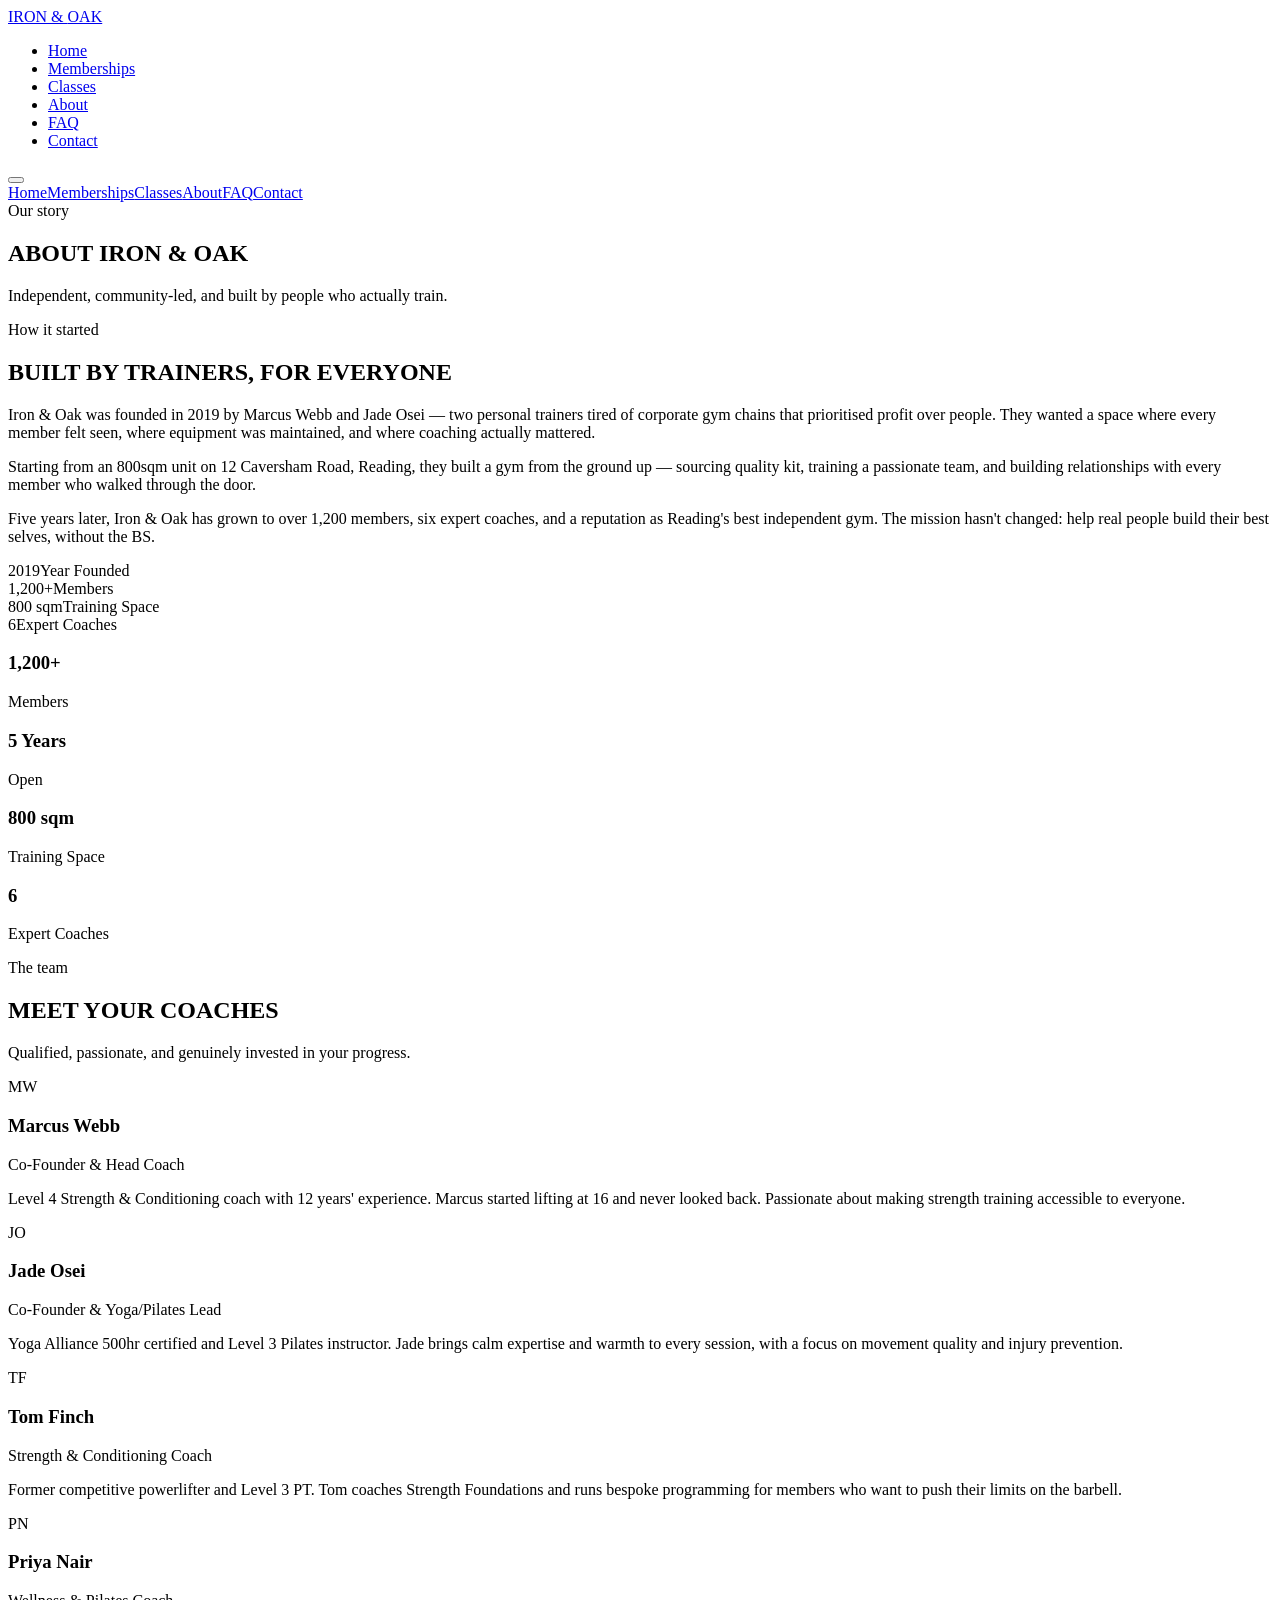
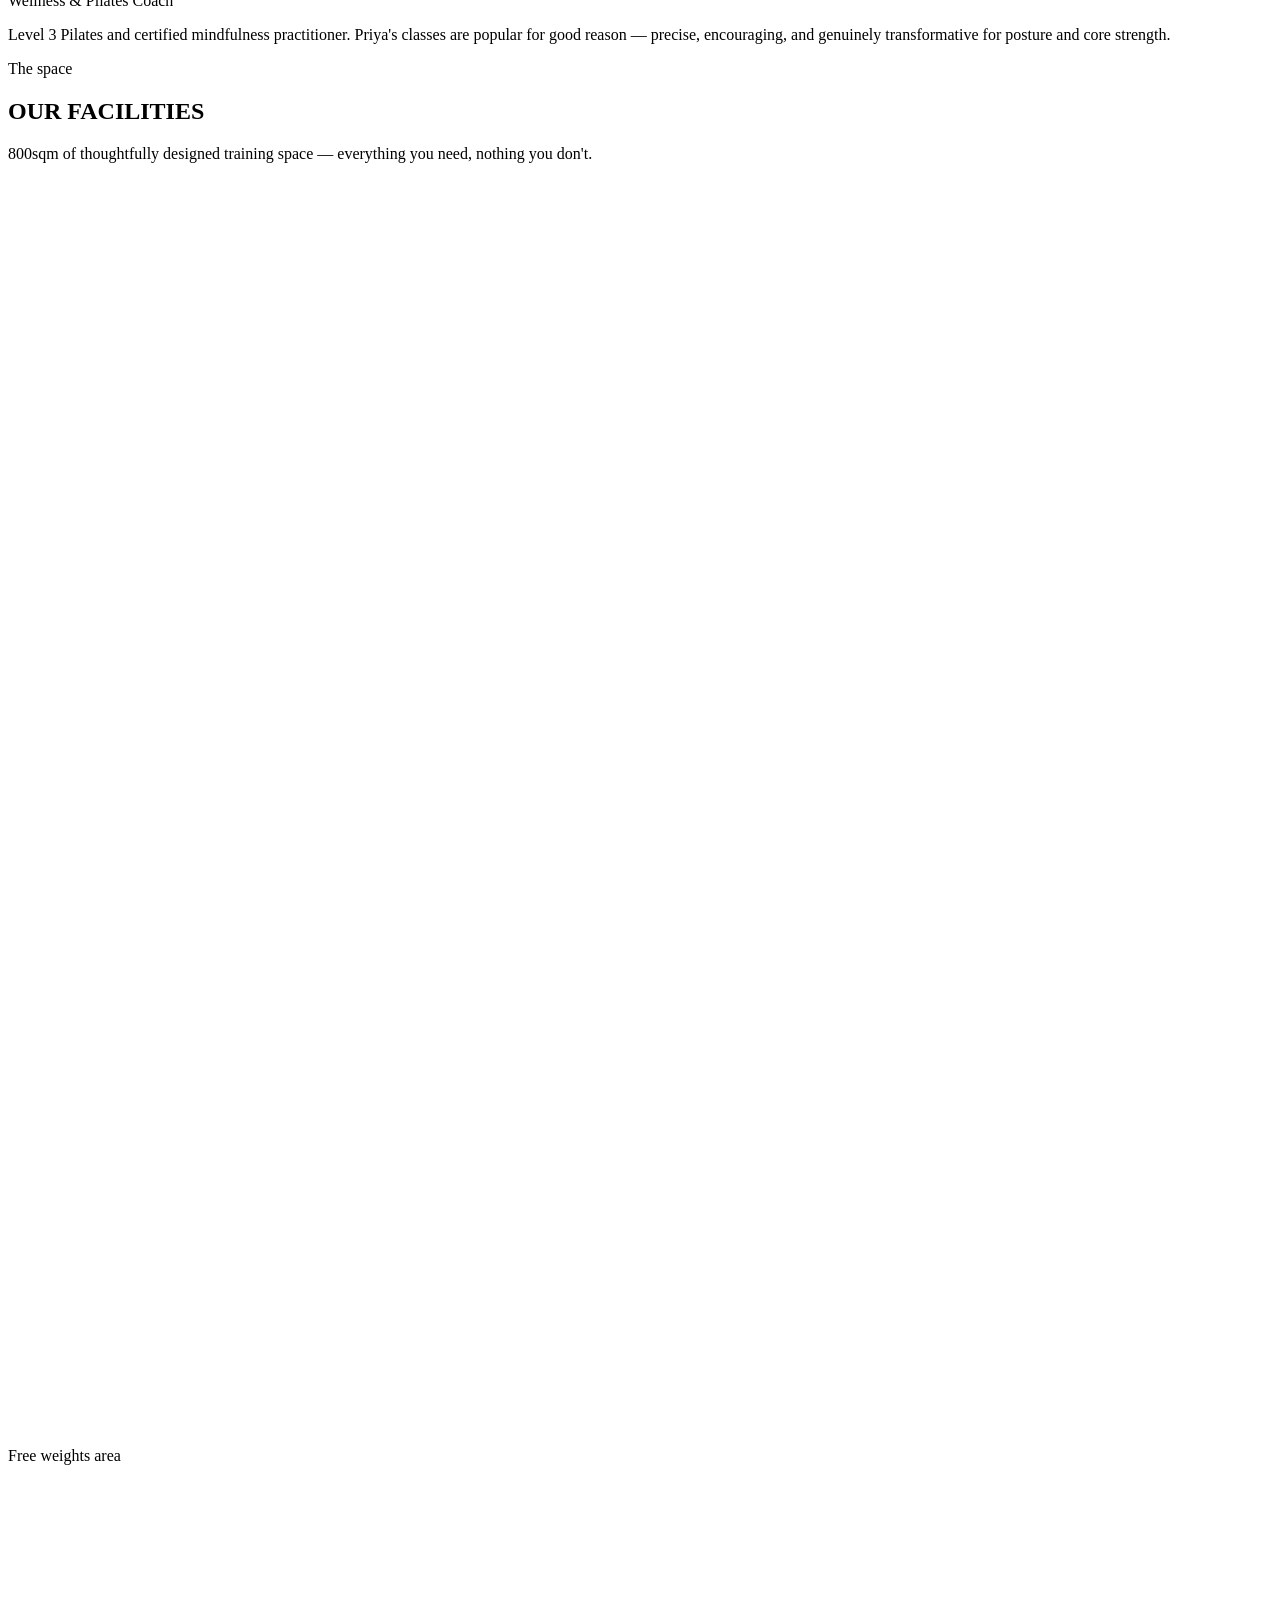
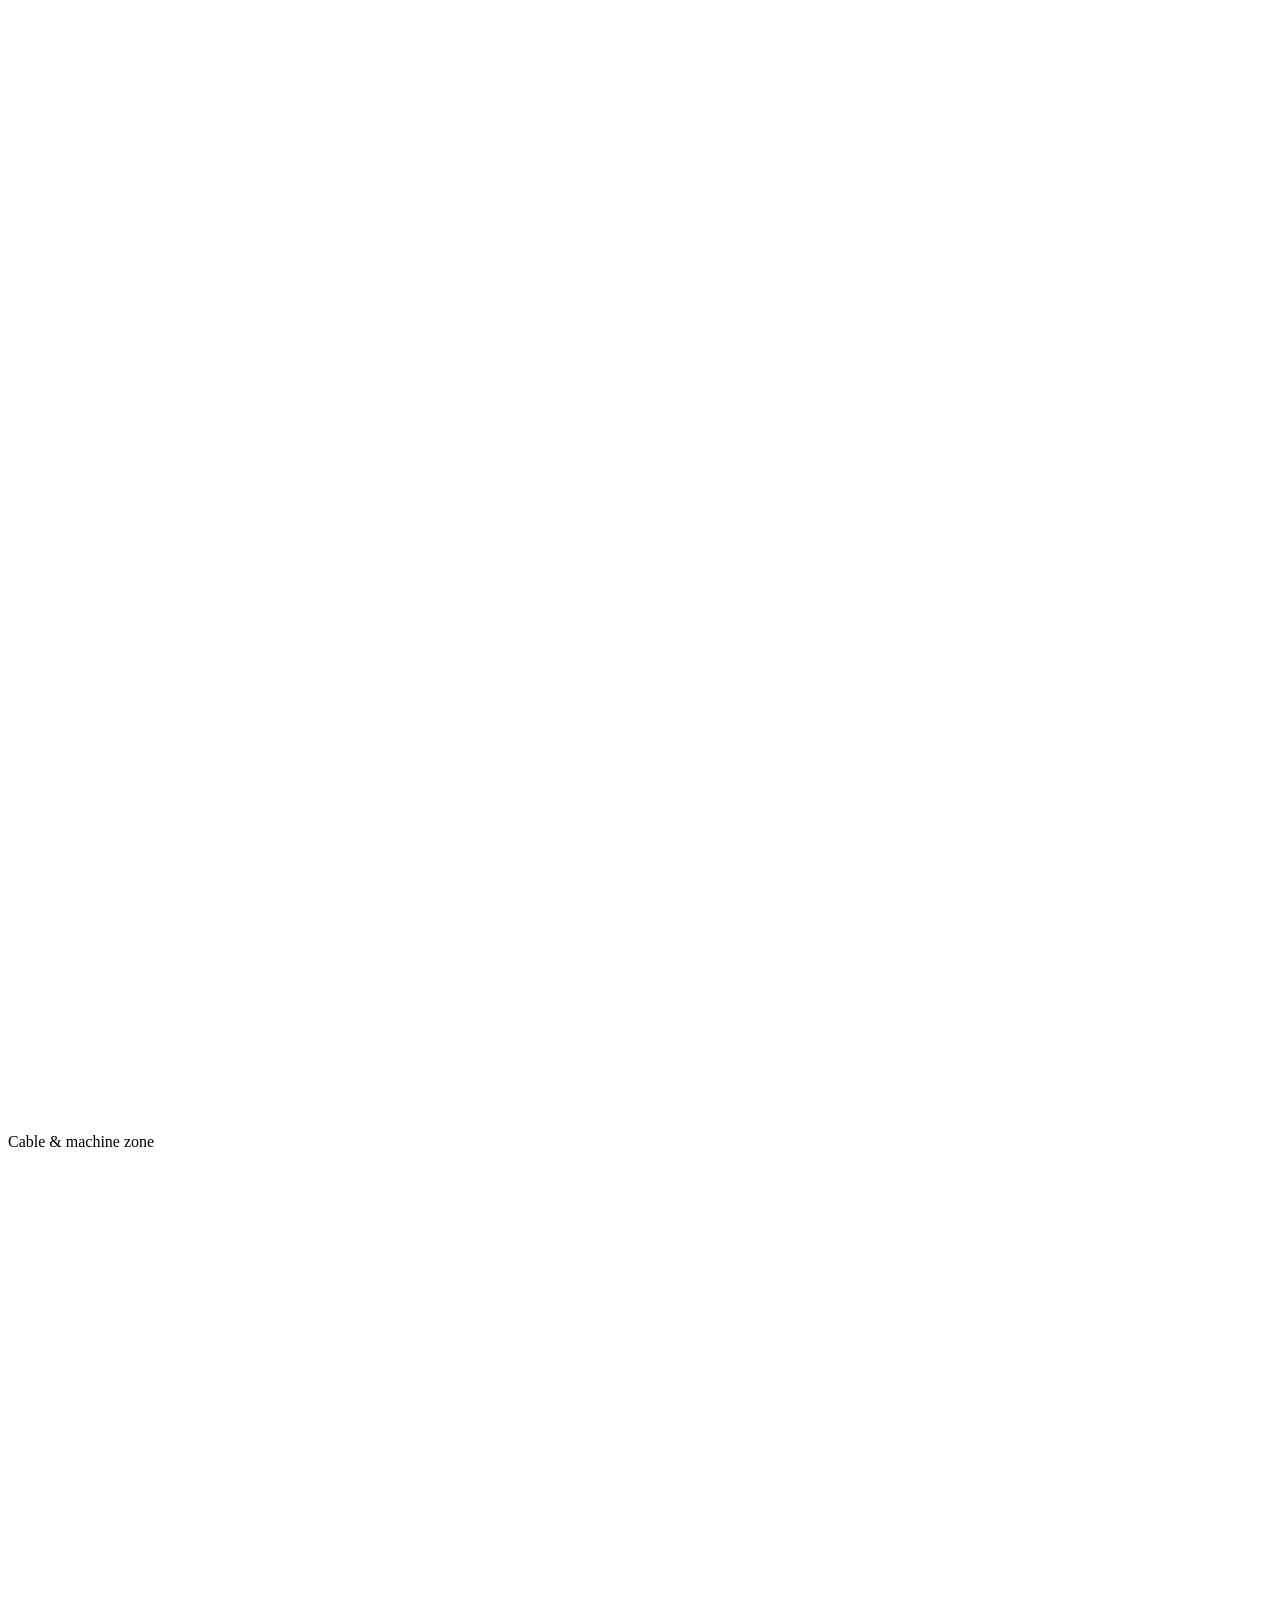
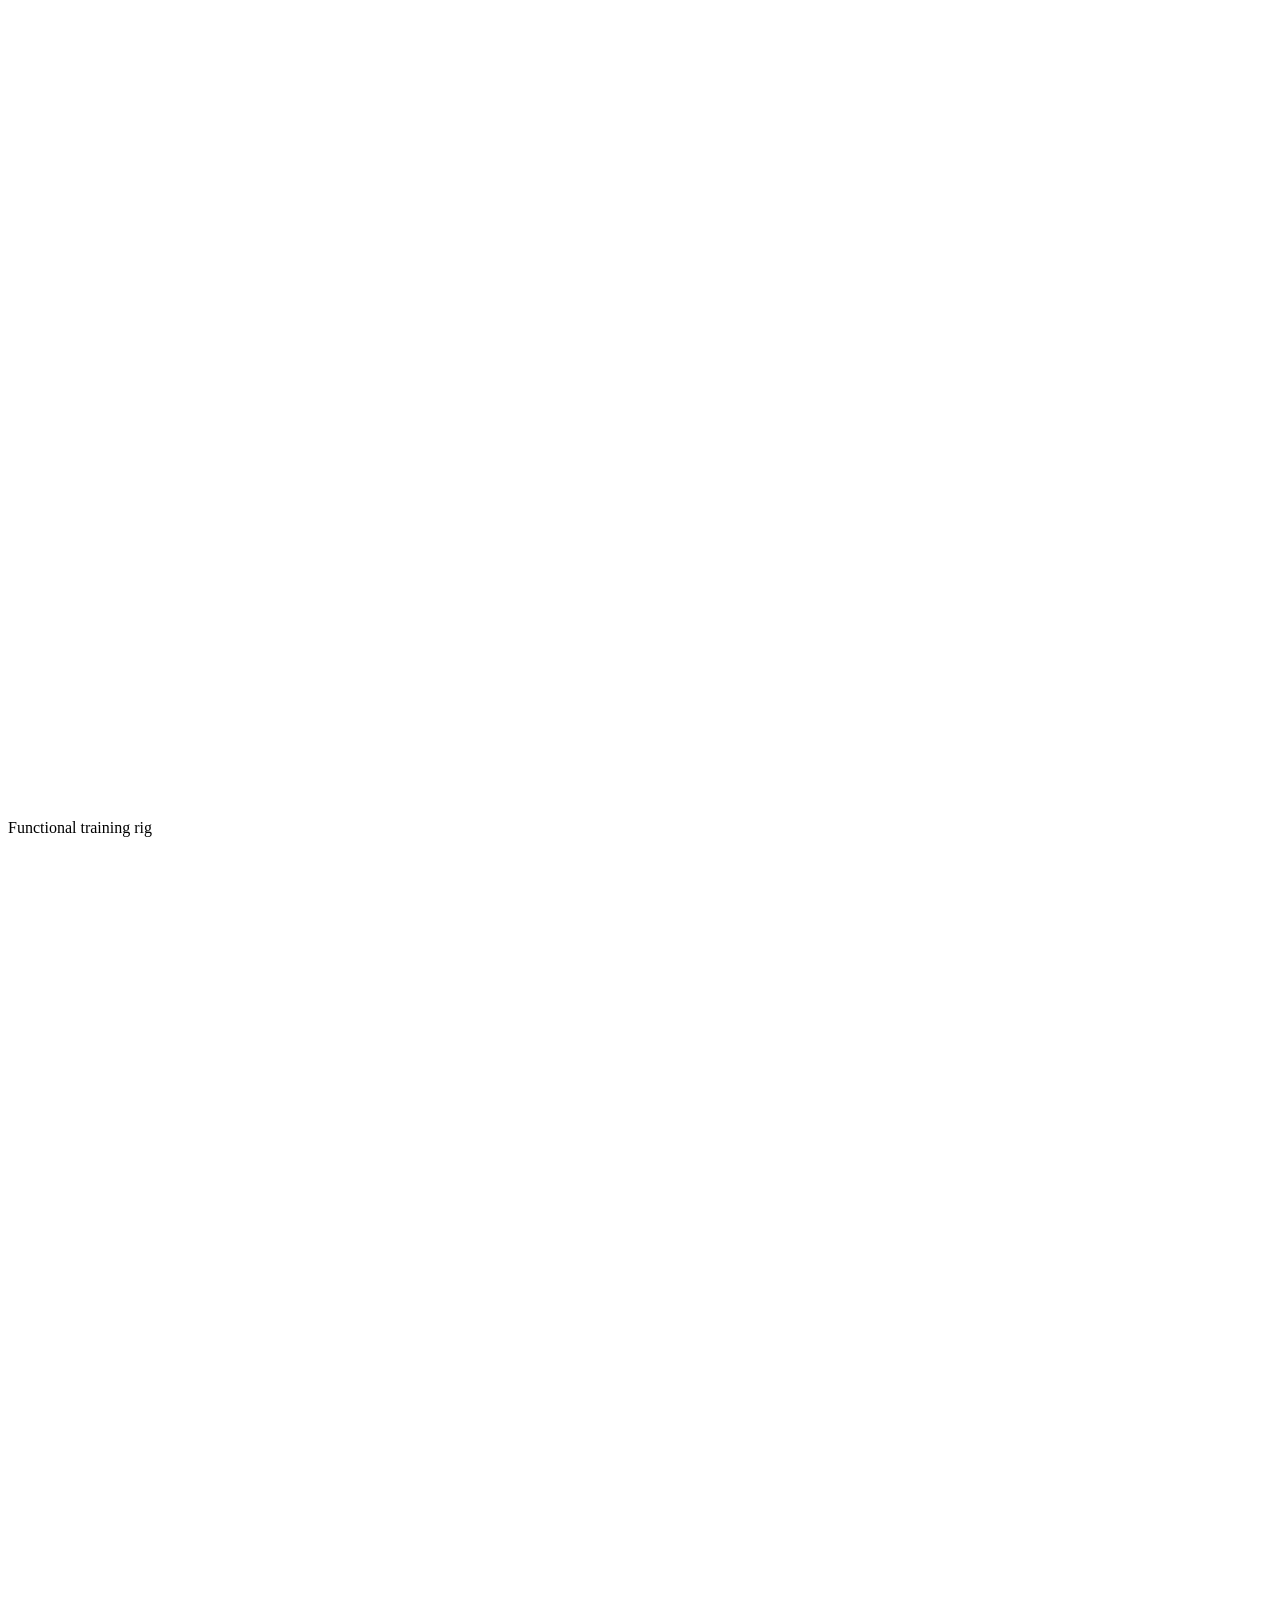
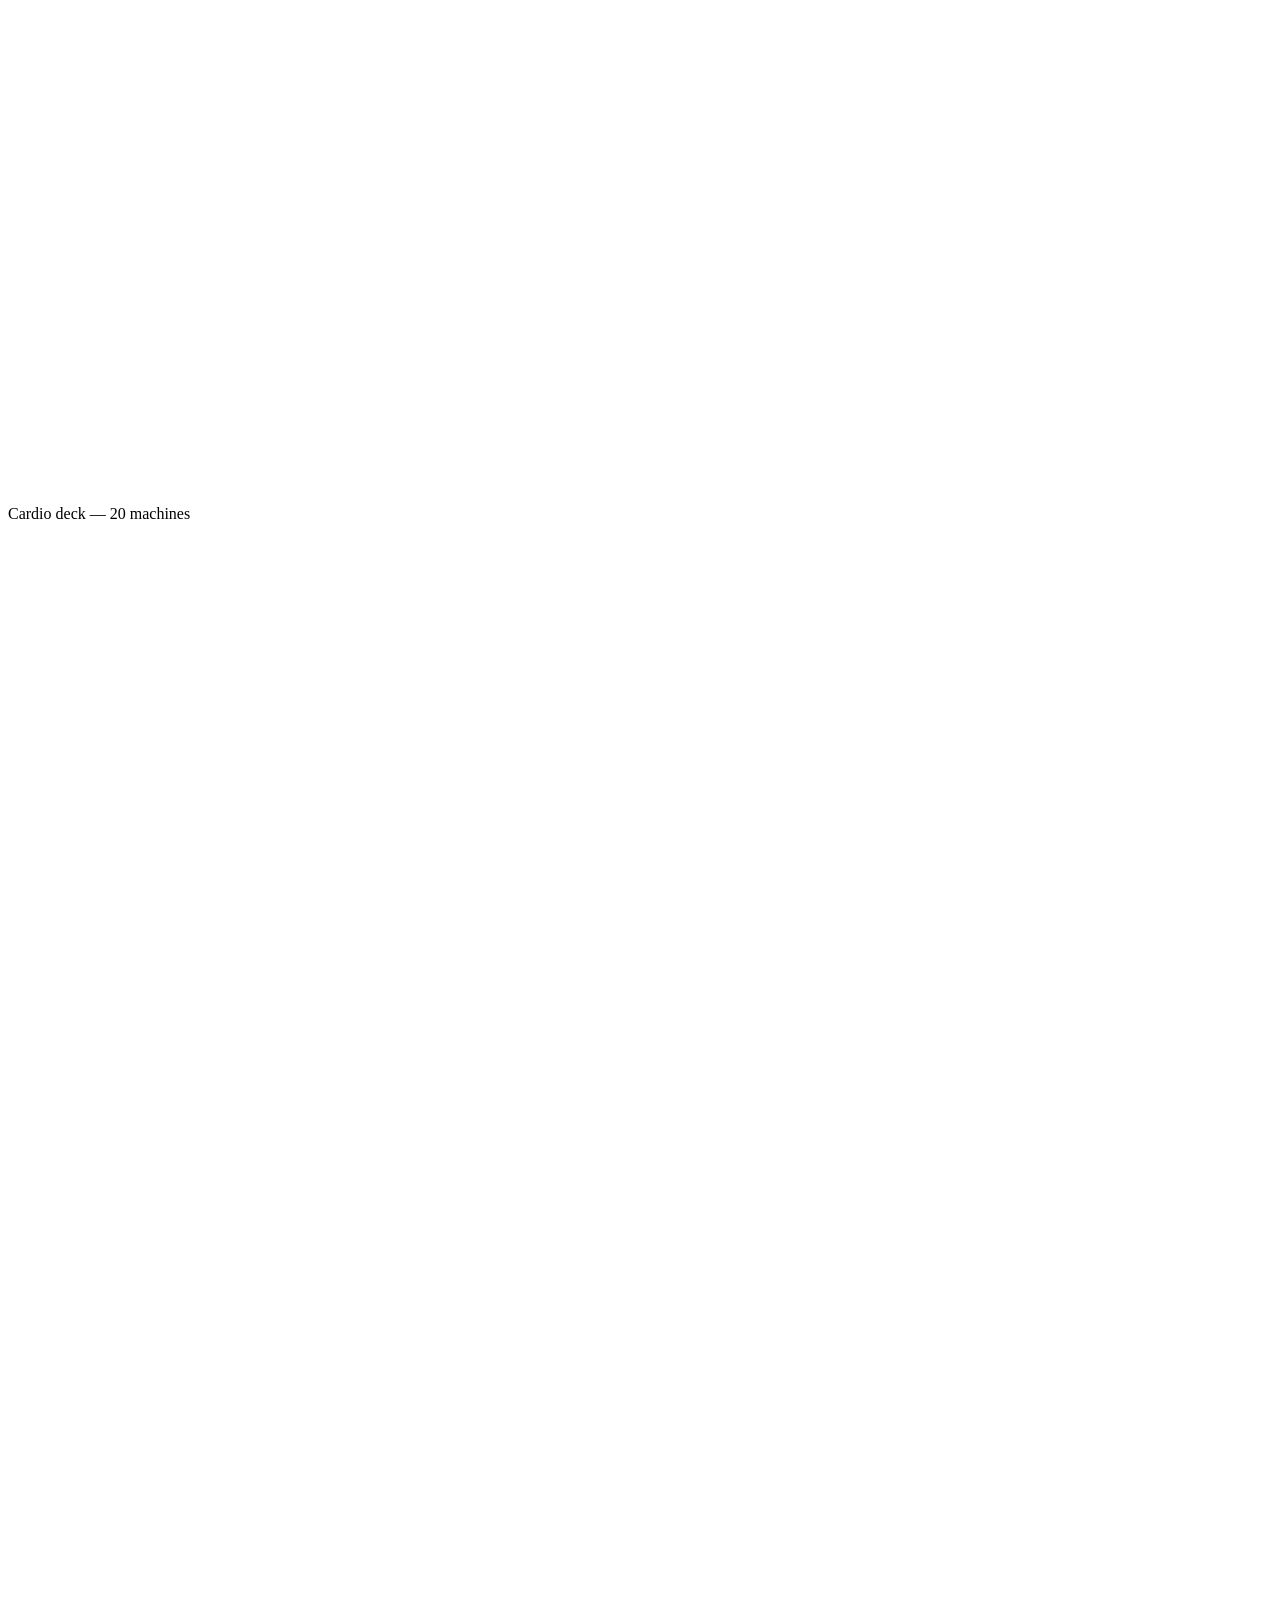
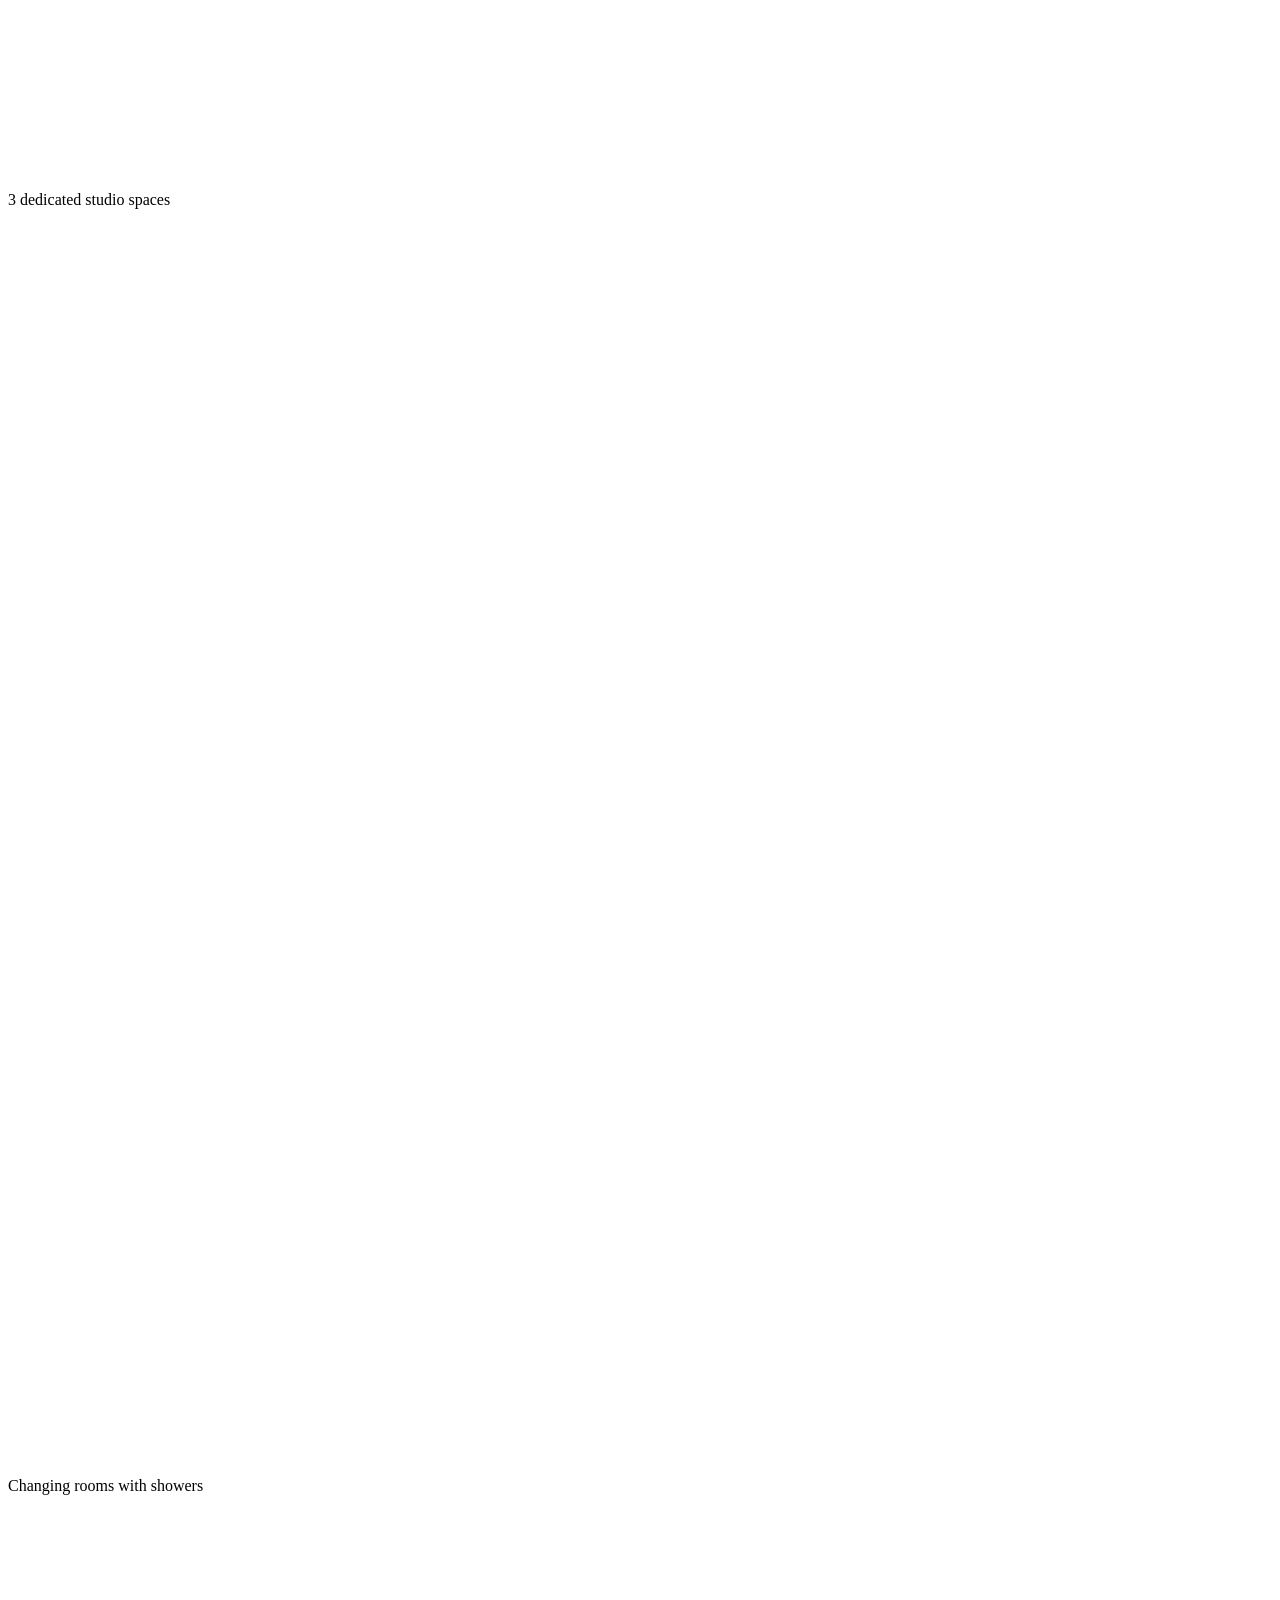
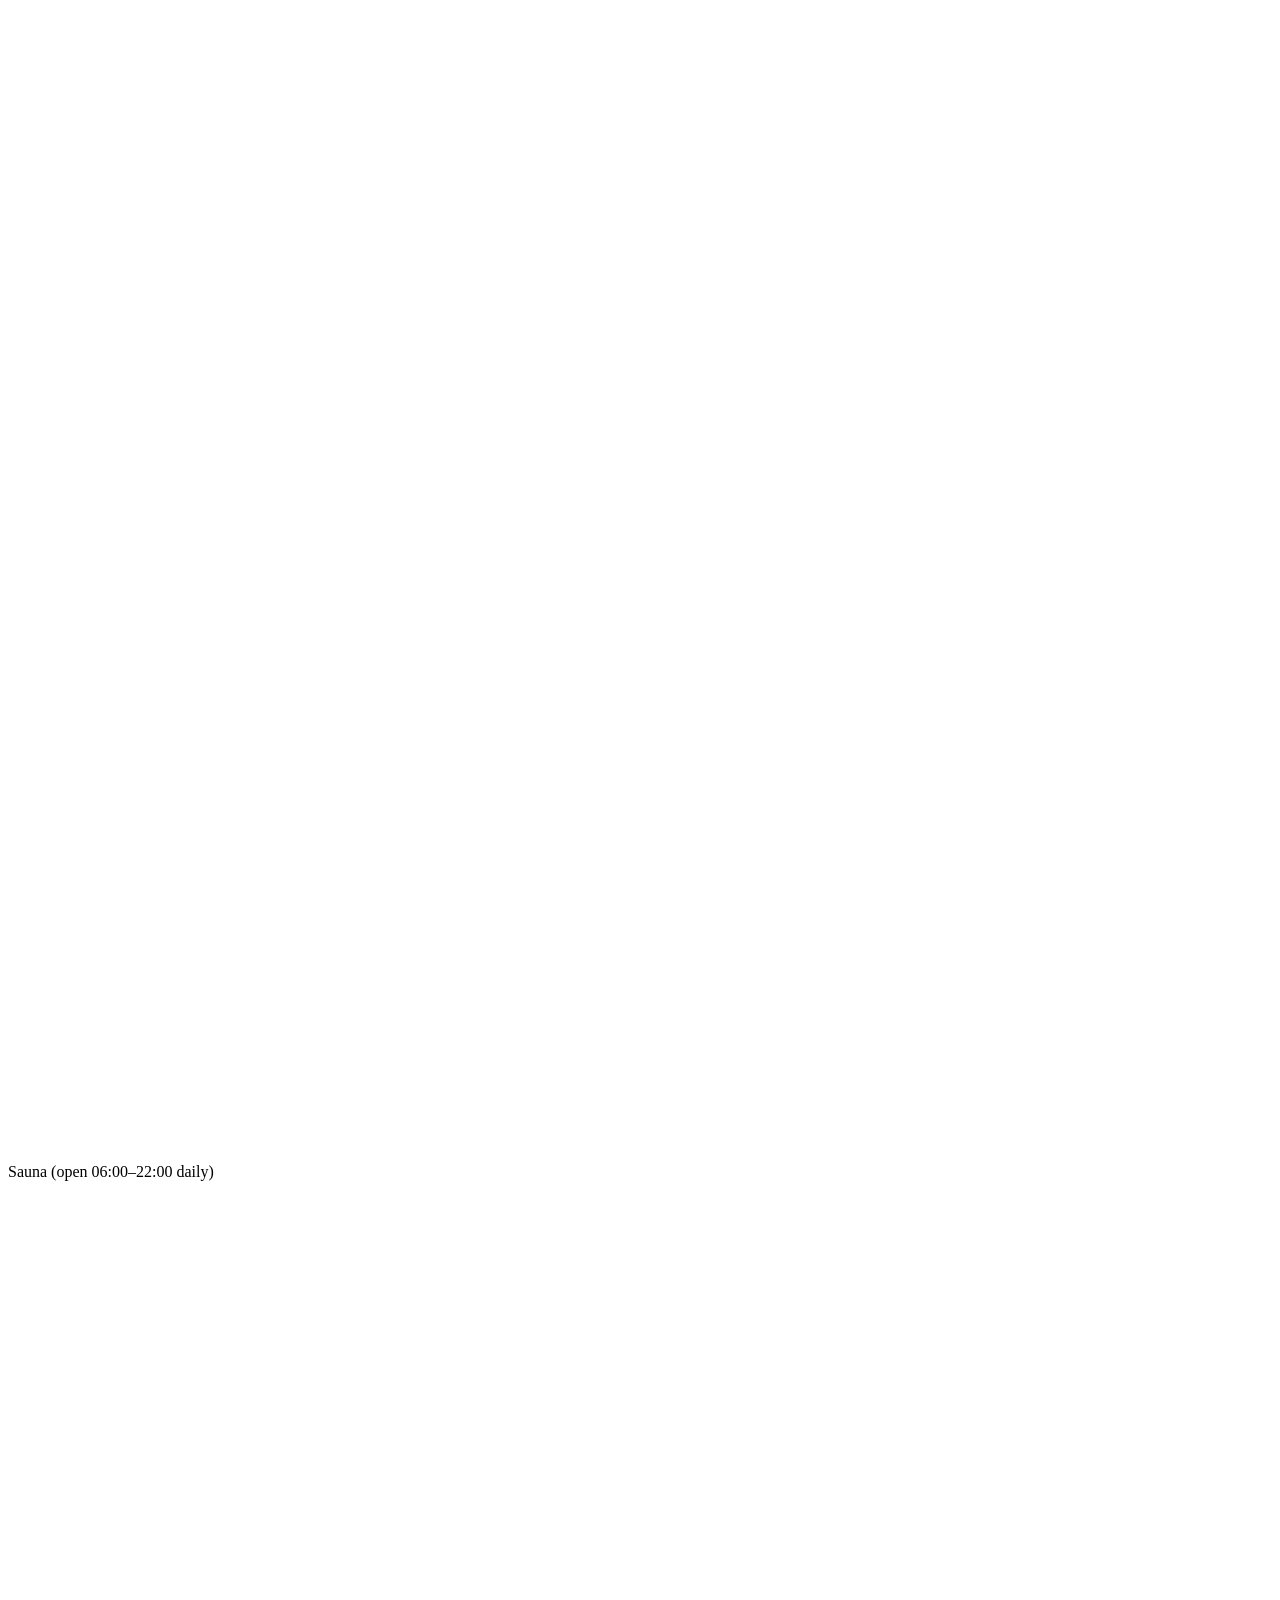
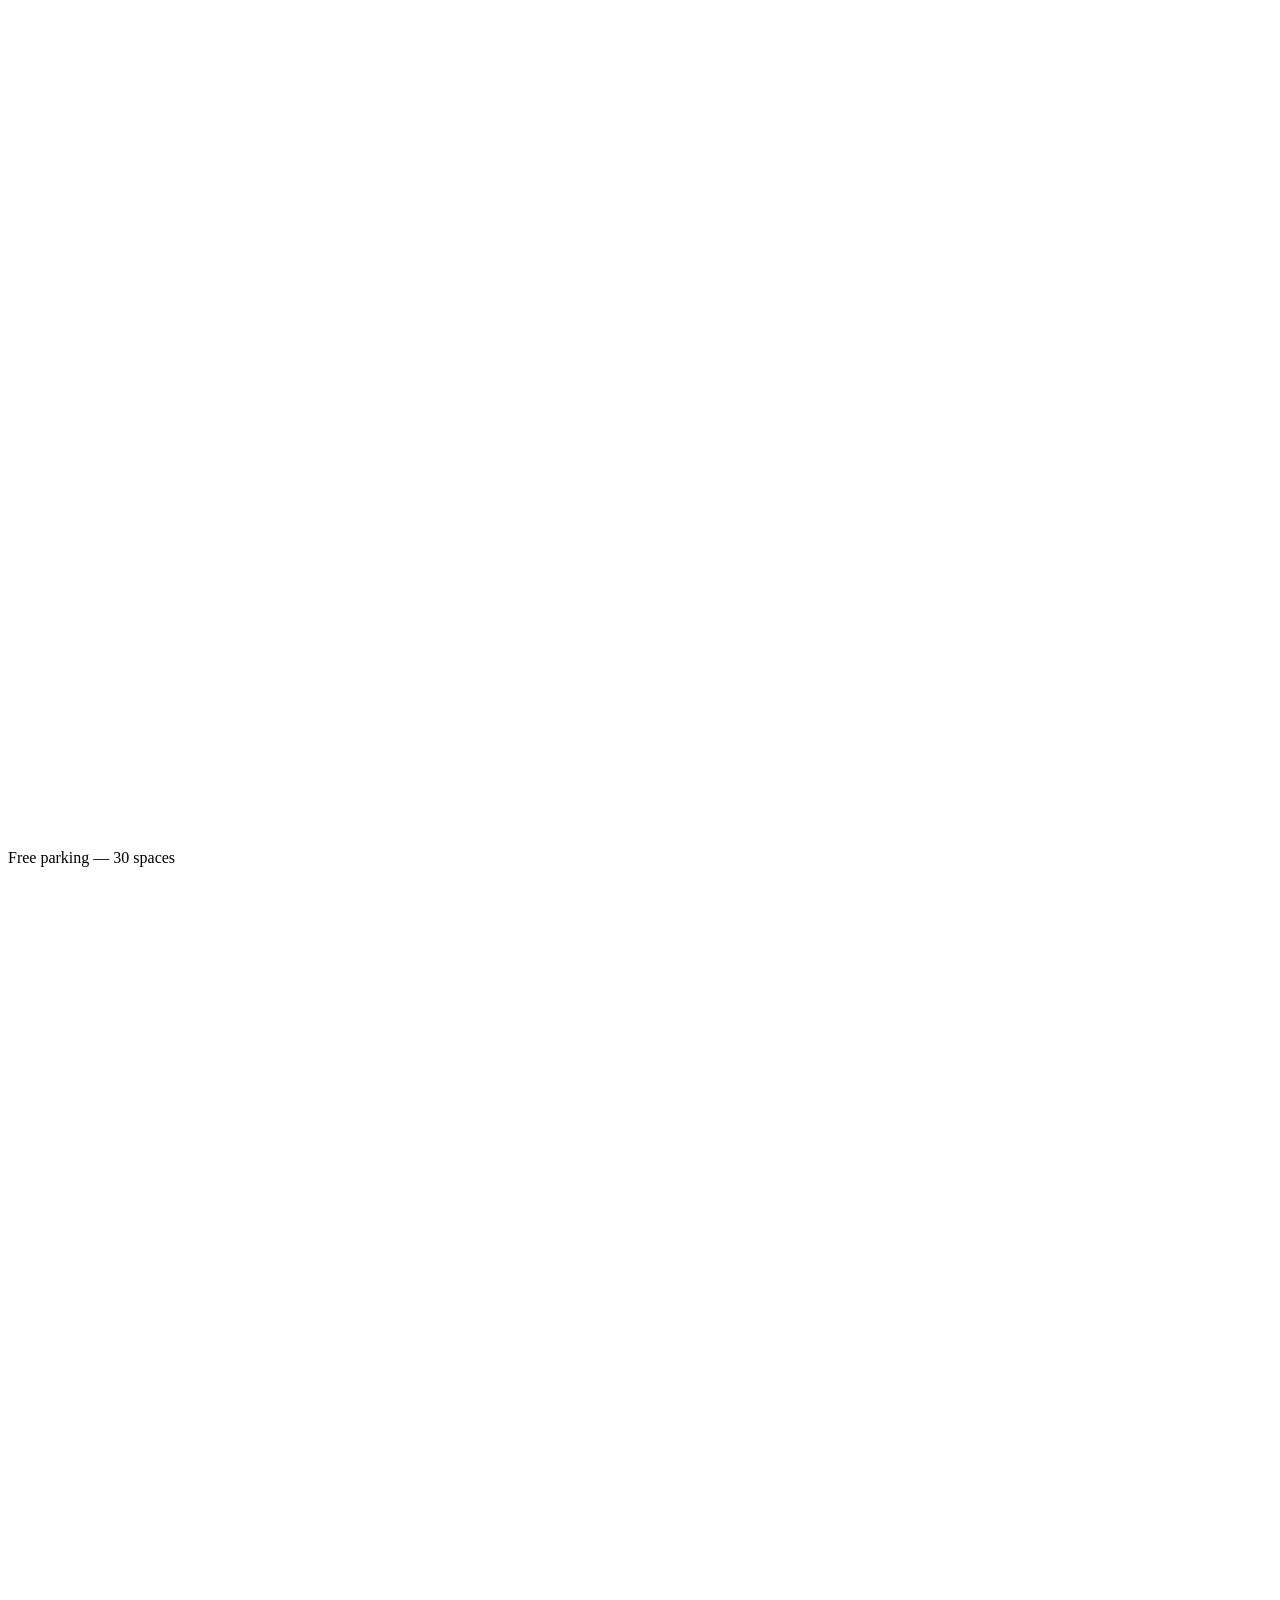
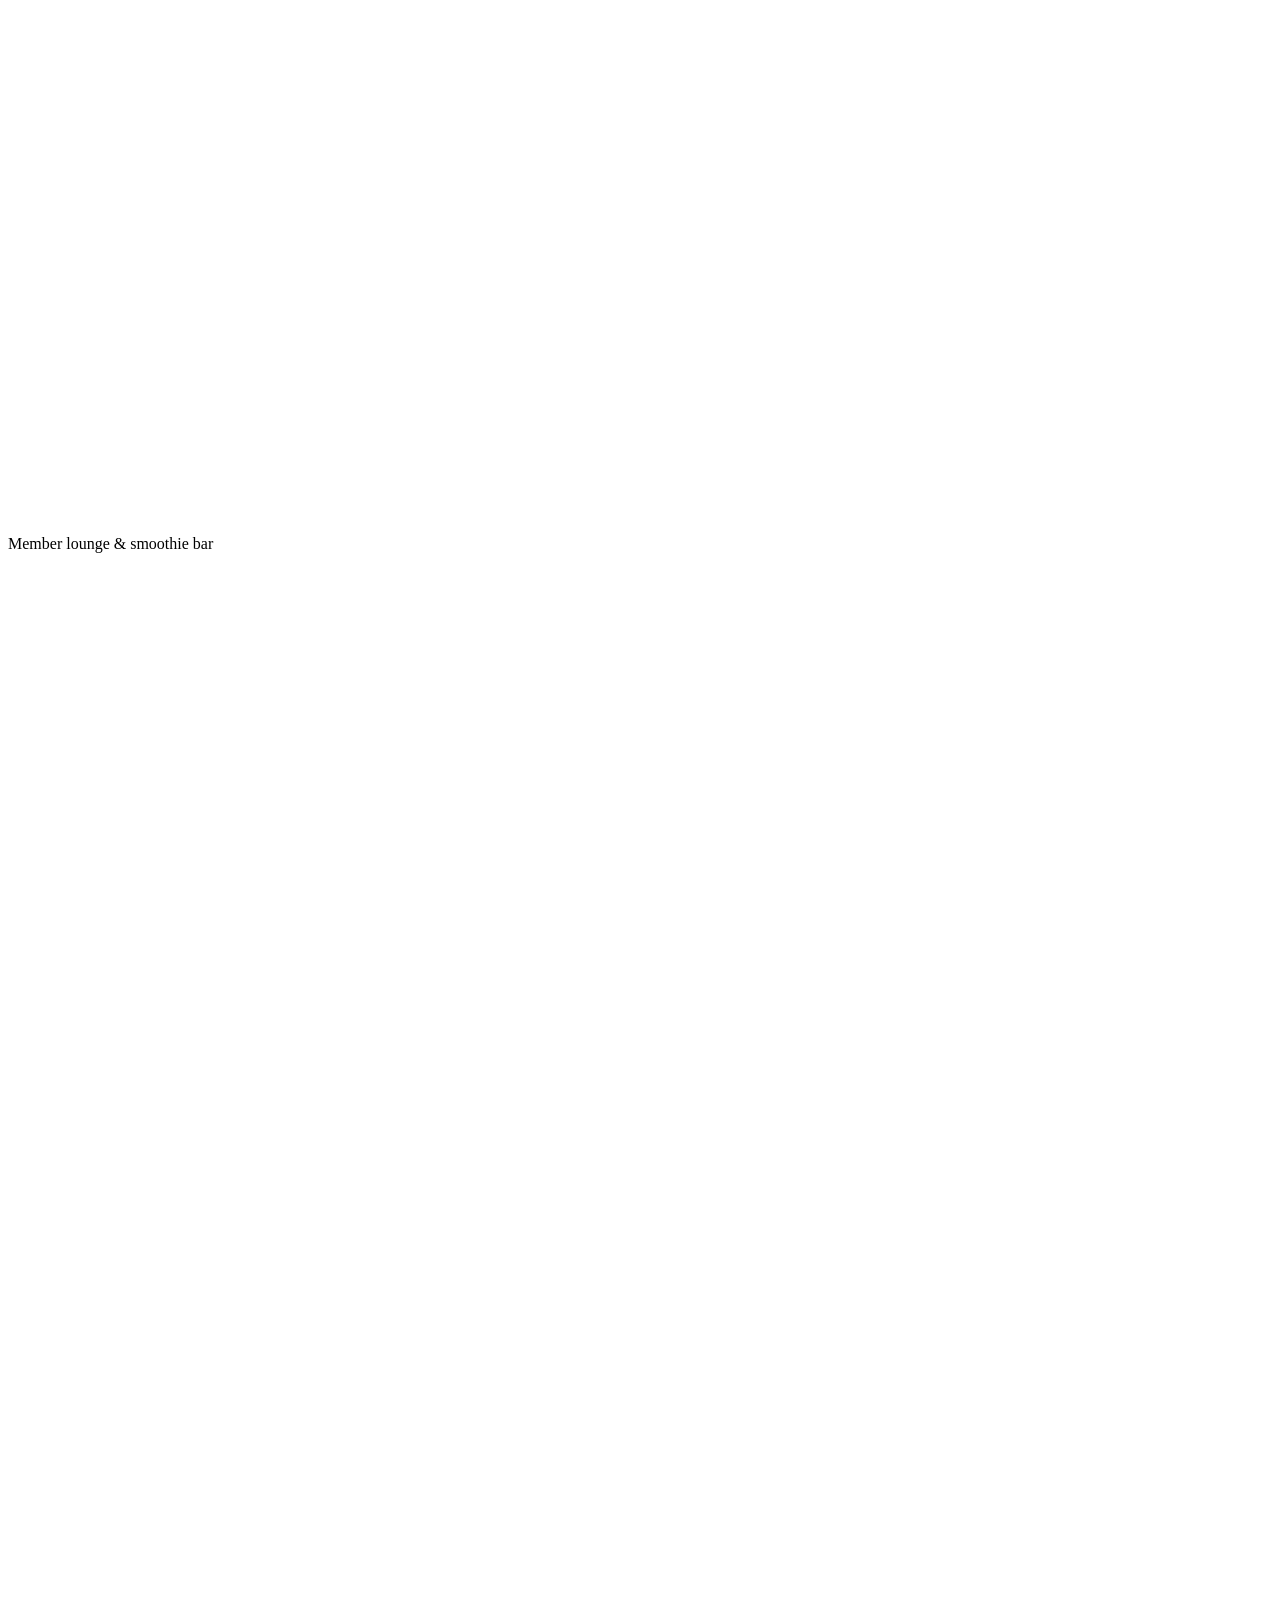
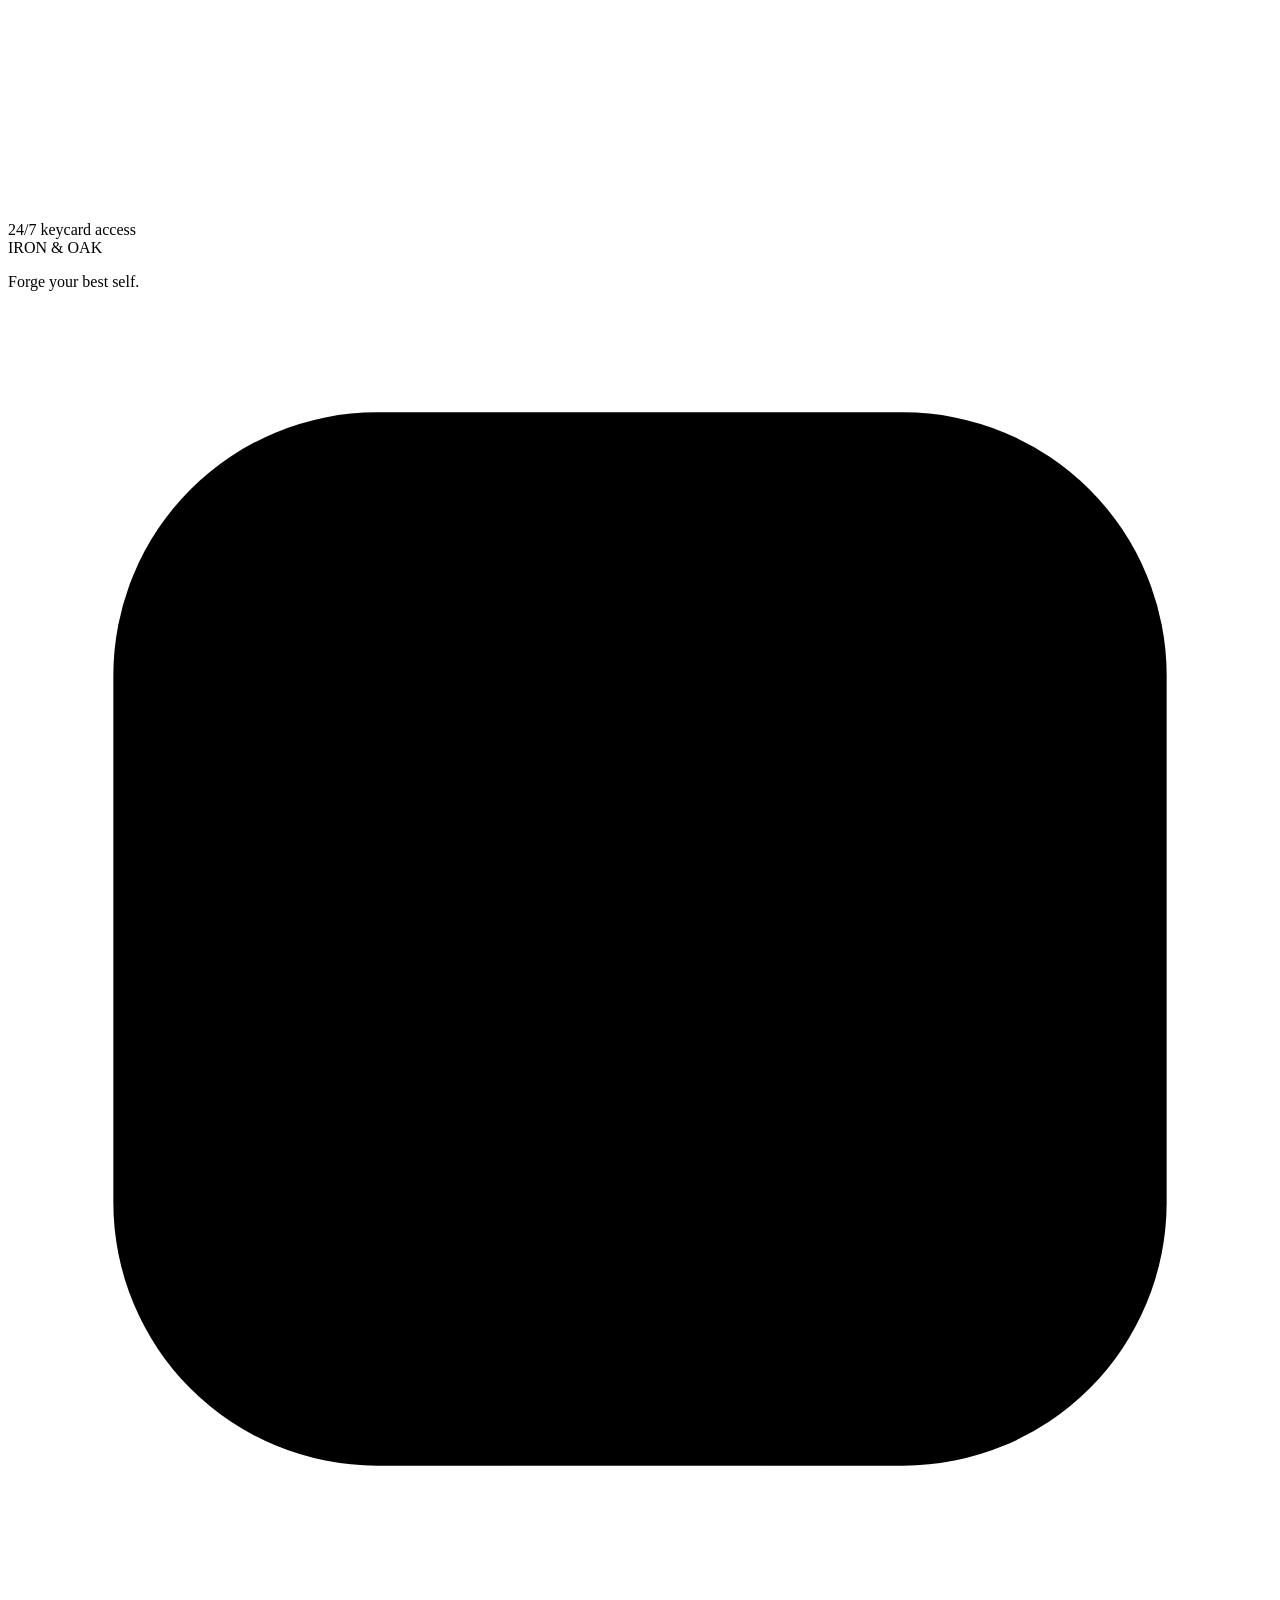
==== about.html @ e2b42da6 "Add remaining pages and stylesheet" ====
<!DOCTYPE html>
<html lang="en">
<head>
  <meta charset="UTF-8">
  <meta name="viewport" content="width=device-width, initial-scale=1.0">
  <title>About Us | Iron &amp; Oak Fitness Reading</title>
  <meta name="description" content="Independent, community-led gym in the heart of Reading. Meet the team behind Iron &amp; Oak Fitness.">
  <link rel="icon" type="image/svg+xml" href="favicon.svg">
  <link rel="stylesheet" href="css/style.css">
</head>
<body>
<nav class="nav" role="navigation" aria-label="Main navigation">
  <div class="nav-inner">
    <a href="index.html" class="nav-logo">IRON &amp; <span>OAK</span></a>
    <ul class="nav-links" role="list">
      <li><a href="index.html">Home</a></li>
      <li><a href="memberships.html">Memberships</a></li>
      <li><a href="classes.html">Classes</a></li>
      <li><a href="about.html">About</a></li>
      <li><a href="faq.html">FAQ</a></li>
      <li><a href="contact.html" class="btn btn-primary btn-sm nav-cta">Contact</a></li>
    </ul>
    <button class="hamburger" aria-label="Toggle menu" aria-expanded="false"><span></span><span></span><span></span></button>
  </div>
</nav>
<nav class="mobile-menu" aria-label="Mobile navigation">
  <a href="index.html">Home</a><a href="memberships.html">Memberships</a><a href="classes.html">Classes</a><a href="about.html">About</a><a href="faq.html">FAQ</a><a href="contact.html">Contact</a>
</nav>
<section class="page-hero">
  <div class="container page-hero-content">
    <span class="section-label">Our story</span>
    <h1>ABOUT IRON &amp; OAK</h1>
    <p>Independent, community-led, and built by people who actually train.</p>
  </div>
</section>
<section class="section section--dark">
  <div class="container">
    <div class="story-layout">
      <div class="story-text">
        <span class="section-label">How it started</span>
        <h2>BUILT BY TRAINERS, FOR EVERYONE</h2>
        <p>Iron &amp; Oak was founded in 2019 by Marcus Webb and Jade Osei — two personal trainers tired of corporate gym chains that prioritised profit over people. They wanted a space where every member felt seen, where equipment was maintained, and where coaching actually mattered.</p>
        <p>Starting from an 800sqm unit on 12 Caversham Road, Reading, they built a gym from the ground up — sourcing quality kit, training a passionate team, and building relationships with every member who walked through the door.</p>
        <p>Five years later, Iron &amp; Oak has grown to over 1,200 members, six expert coaches, and a reputation as Reading's best independent gym. The mission hasn't changed: help real people build their best selves, without the BS.</p>
      </div>
      <div class="story-visual">
        <div class="story-fact"><span class="num">2019</span><span class="label">Year Founded</span></div>
        <div class="story-fact"><span class="num">1,200+</span><span class="label">Members</span></div>
        <div class="story-fact"><span class="num">800 sqm</span><span class="label">Training Space</span></div>
        <div class="story-fact"><span class="num">6</span><span class="label">Expert Coaches</span></div>
      </div>
    </div>
  </div>
</section>
<section class="stats-bar">
  <div class="container">
    <div class="stats-grid">
      <div class="stat-item"><h3>1,200+</h3><p>Members</p></div>
      <div class="stat-item"><h3>5 Years</h3><p>Open</p></div>
      <div class="stat-item"><h3>800 sqm</h3><p>Training Space</p></div>
      <div class="stat-item"><h3>6</h3><p>Expert Coaches</p></div>
    </div>
  </div>
</section>
<section class="section section--surface">
  <div class="container">
    <div class="section-header">
      <span class="section-label">The team</span>
      <h2>MEET YOUR COACHES</h2>
      <p>Qualified, passionate, and genuinely invested in your progress.</p>
    </div>
    <div class="team-grid">
      <div class="team-card">
        <div class="team-avatar">MW</div>
        <h3>Marcus Webb</h3>
        <div class="team-title">Co-Founder &amp; Head Coach</div>
        <p class="team-bio">Level 4 Strength &amp; Conditioning coach with 12 years' experience. Marcus started lifting at 16 and never looked back. Passionate about making strength training accessible to everyone.</p>
      </div>
      <div class="team-card">
        <div class="team-avatar">JO</div>
        <h3>Jade Osei</h3>
        <div class="team-title">Co-Founder &amp; Yoga/Pilates Lead</div>
        <p class="team-bio">Yoga Alliance 500hr certified and Level 3 Pilates instructor. Jade brings calm expertise and warmth to every session, with a focus on movement quality and injury prevention.</p>
      </div>
      <div class="team-card">
        <div class="team-avatar">TF</div>
        <h3>Tom Finch</h3>
        <div class="team-title">Strength &amp; Conditioning Coach</div>
        <p class="team-bio">Former competitive powerlifter and Level 3 PT. Tom coaches Strength Foundations and runs bespoke programming for members who want to push their limits on the barbell.</p>
      </div>
      <div class="team-card">
        <div class="team-avatar">PN</div>
        <h3>Priya Nair</h3>
        <div class="team-title">Wellness &amp; Pilates Coach</div>
        <p class="team-bio">Level 3 Pilates and certified mindfulness practitioner. Priya's classes are popular for good reason — precise, encouraging, and genuinely transformative for posture and core strength.</p>
      </div>
    </div>
  </div>
</section>
<section class="section section--dark">
  <div class="container">
    <div class="section-header">
      <span class="section-label">The space</span>
      <h2>OUR FACILITIES</h2>
      <p>800sqm of thoughtfully designed training space — everything you need, nothing you don't.</p>
    </div>
    <div class="facilities-grid">
      <div class="facility-item"><svg viewBox="0 0 24 24" fill="none" stroke-width="2" stroke-linecap="round" stroke-linejoin="round"><path d="M6 4v6a6 6 0 006 6 6 6 0 006-6V4"/><line x1="4" y1="20" x2="20" y2="20"/></svg><span>Free weights area</span></div>
      <div class="facility-item"><svg viewBox="0 0 24 24" fill="none" stroke-width="2" stroke-linecap="round" stroke-linejoin="round"><polyline points="22 12 18 12 15 21 9 3 6 12 2 12"/></svg><span>Cable &amp; machine zone</span></div>
      <div class="facility-item"><svg viewBox="0 0 24 24" fill="none" stroke-width="2" stroke-linecap="round" stroke-linejoin="round"><polygon points="13 2 3 14 12 14 11 22 21 10 12 10 13 2"/></svg><span>Functional training rig</span></div>
      <div class="facility-item"><svg viewBox="0 0 24 24" fill="none" stroke-width="2" stroke-linecap="round" stroke-linejoin="round"><polygon points="13 2 3 14 12 14 11 22 21 10 12 10 13 2"/></svg><span>Cardio deck — 20 machines</span></div>
      <div class="facility-item"><svg viewBox="0 0 24 24" fill="none" stroke-width="2" stroke-linecap="round" stroke-linejoin="round"><rect x="2" y="3" width="20" height="14" rx="2" ry="2"/><line x1="8" y1="21" x2="16" y2="21"/><line x1="12" y1="17" x2="12" y2="21"/></svg><span>3 dedicated studio spaces</span></div>
      <div class="facility-item"><svg viewBox="0 0 24 24" fill="none" stroke-width="2" stroke-linecap="round" stroke-linejoin="round"><path d="M20 7H4a2 2 0 00-2 2v6a2 2 0 002 2h16a2 2 0 002-2V9a2 2 0 00-2-2z"/><path d="M9 7V5a2 2 0 012-2h2a2 2 0 012 2v2"/></svg><span>Changing rooms with showers</span></div>
      <div class="facility-item"><svg viewBox="0 0 24 24" fill="none" stroke-width="2" stroke-linecap="round" stroke-linejoin="round"><path d="M18 8h1a4 4 0 010 8h-1"/><path d="M2 8h16v9a4 4 0 01-4 4H6a4 4 0 01-4-4V8z"/><line x1="6" y1="1" x2="6" y2="4"/><line x1="10" y1="1" x2="10" y2="4"/><line x1="14" y1="1" x2="14" y2="4"/></svg><span>Sauna (open 06:00–22:00 daily)</span></div>
      <div class="facility-item"><svg viewBox="0 0 24 24" fill="none" stroke-width="2" stroke-linecap="round" stroke-linejoin="round"><rect x="1" y="3" width="15" height="13"/><polygon points="16 8 20 8 23 11 23 16 16 16 16 8"/><circle cx="5.5" cy="18.5" r="2.5"/><circle cx="18.5" cy="18.5" r="2.5"/></svg><span>Free parking — 30 spaces</span></div>
      <div class="facility-item"><svg viewBox="0 0 24 24" fill="none" stroke-width="2" stroke-linecap="round" stroke-linejoin="round"><path d="M17 21v-2a4 4 0 00-4-4H5a4 4 0 00-4 4v2"/><circle cx="9" cy="7" r="4"/><path d="M23 21v-2a4 4 0 00-3-3.87M16 3.13a4 4 0 010 7.75"/></svg><span>Member lounge &amp; smoothie bar</span></div>
      <div class="facility-item"><svg viewBox="0 0 24 24" fill="none" stroke-width="2" stroke-linecap="round" stroke-linejoin="round"><rect x="5" y="2" width="14" height="20" rx="2" ry="2"/><line x1="12" y1="18" x2="12.01" y2="18"/></svg><span>24/7 keycard access</span></div>
    </div>
  </div>
</section>
<footer class="footer"><div class="container"><div class="footer-grid"><div><div class="footer-logo">IRON &amp; <span>OAK</span></div><p class="footer-tagline">Forge your best self.</p><div class="footer-socials"><a href="#" class="social-link" aria-label="Instagram"><svg viewBox="0 0 24 24" stroke-width="1.8"><rect x="2" y="2" width="20" height="20" rx="5" ry="5"/><path d="M16 11.37A4 4 0 1112.63 8 4 4 0 0116 11.37z"/><line x1="17.5" y1="6.5" x2="17.51" y2="6.5"/></svg></a><a href="#" class="social-link" aria-label="Facebook"><svg viewBox="0 0 24 24" stroke-width="1.8"><path d="M18 2h-3a5 5 0 00-5 5v3H7v4h3v8h4v-8h3l1-4h-4V7a1 1 0 011-1h3z"/></svg></a><a href="#" class="social-link" aria-label="X / Twitter"><svg viewBox="0 0 24 24" stroke-width="1.8"><path d="M4 4l16 16M4 20L20 4"/></svg></a></div></div><div class="footer-col"><h4>Quick Links</h4><ul class="footer-links"><li><a href="index.html">Home</a></li><li><a href="memberships.html">Memberships</a></li><li><a href="classes.html">Classes</a></li><li><a href="about.html">About Us</a></li><li><a href="faq.html">FAQ</a></li><li><a href="contact.html">Contact</a></li></ul></div><div class="footer-col"><h4>Get In Touch</h4><div class="footer-contact"><div class="footer-contact-item"><svg viewBox="0 0 24 24" fill="none" stroke-width="2" stroke-linecap="round" stroke-linejoin="round"><path d="M21 10c0 7-9 13-9 13s-9-6-9-13a9 9 0 0118 0z"/><circle cx="12" cy="10" r="3"/></svg><span>12 Caversham Road, Reading, RG1 8AX</span></div><div class="footer-contact-item"><svg viewBox="0 0 24 24" fill="none" stroke-width="2" stroke-linecap="round" stroke-linejoin="round"><path d="M22 16.92v3a2 2 0 01-2.18 2 19.79 19.79 0 01-8.63-3.07A19.5 19.5 0 013.07 9.81a19.79 19.79 0 01-3.07-8.68A2 2 0 012 .9h3a2 2 0 012 1.72c.127.96.361 1.903.7 2.81a2 2 0 01-.45 2.11L6.09 8.91a16 16 0 006 6l1.27-1.27a2 2 0 012.11-.45c.907.339 1.85.573 2.81.7A2 2 0 0122 16.92z"/></svg><span><a href="tel:01184962200">0118 496 2200</a></span></div><div class="footer-contact-item"><svg viewBox="0 0 24 24" fill="none" stroke-width="2" stroke-linecap="round" stroke-linejoin="round"><path d="M4 4h16c1.1 0 2 .9 2 2v12c0 1.1-.9 2-2 2H4c-1.1 0-2-.9-2-2V6c0-1.1.9-2 2-2z"/><polyline points="22,6 12,13 2,6"/></svg><span><a href="mailto:hello@ironoakfitness.co.uk">hello@ironoakfitness.co.uk</a></span></div></div></div></div><div class="footer-bottom"><p>&copy; 2025 Iron &amp; Oak Fitness Ltd. All rights reserved.</p><div class="footer-bottom-links"><a href="#">Privacy Policy</a><a href="#">Terms of Use</a></div></div></div></footer>
<script src="js/main.js"></script>
</body>
</html>
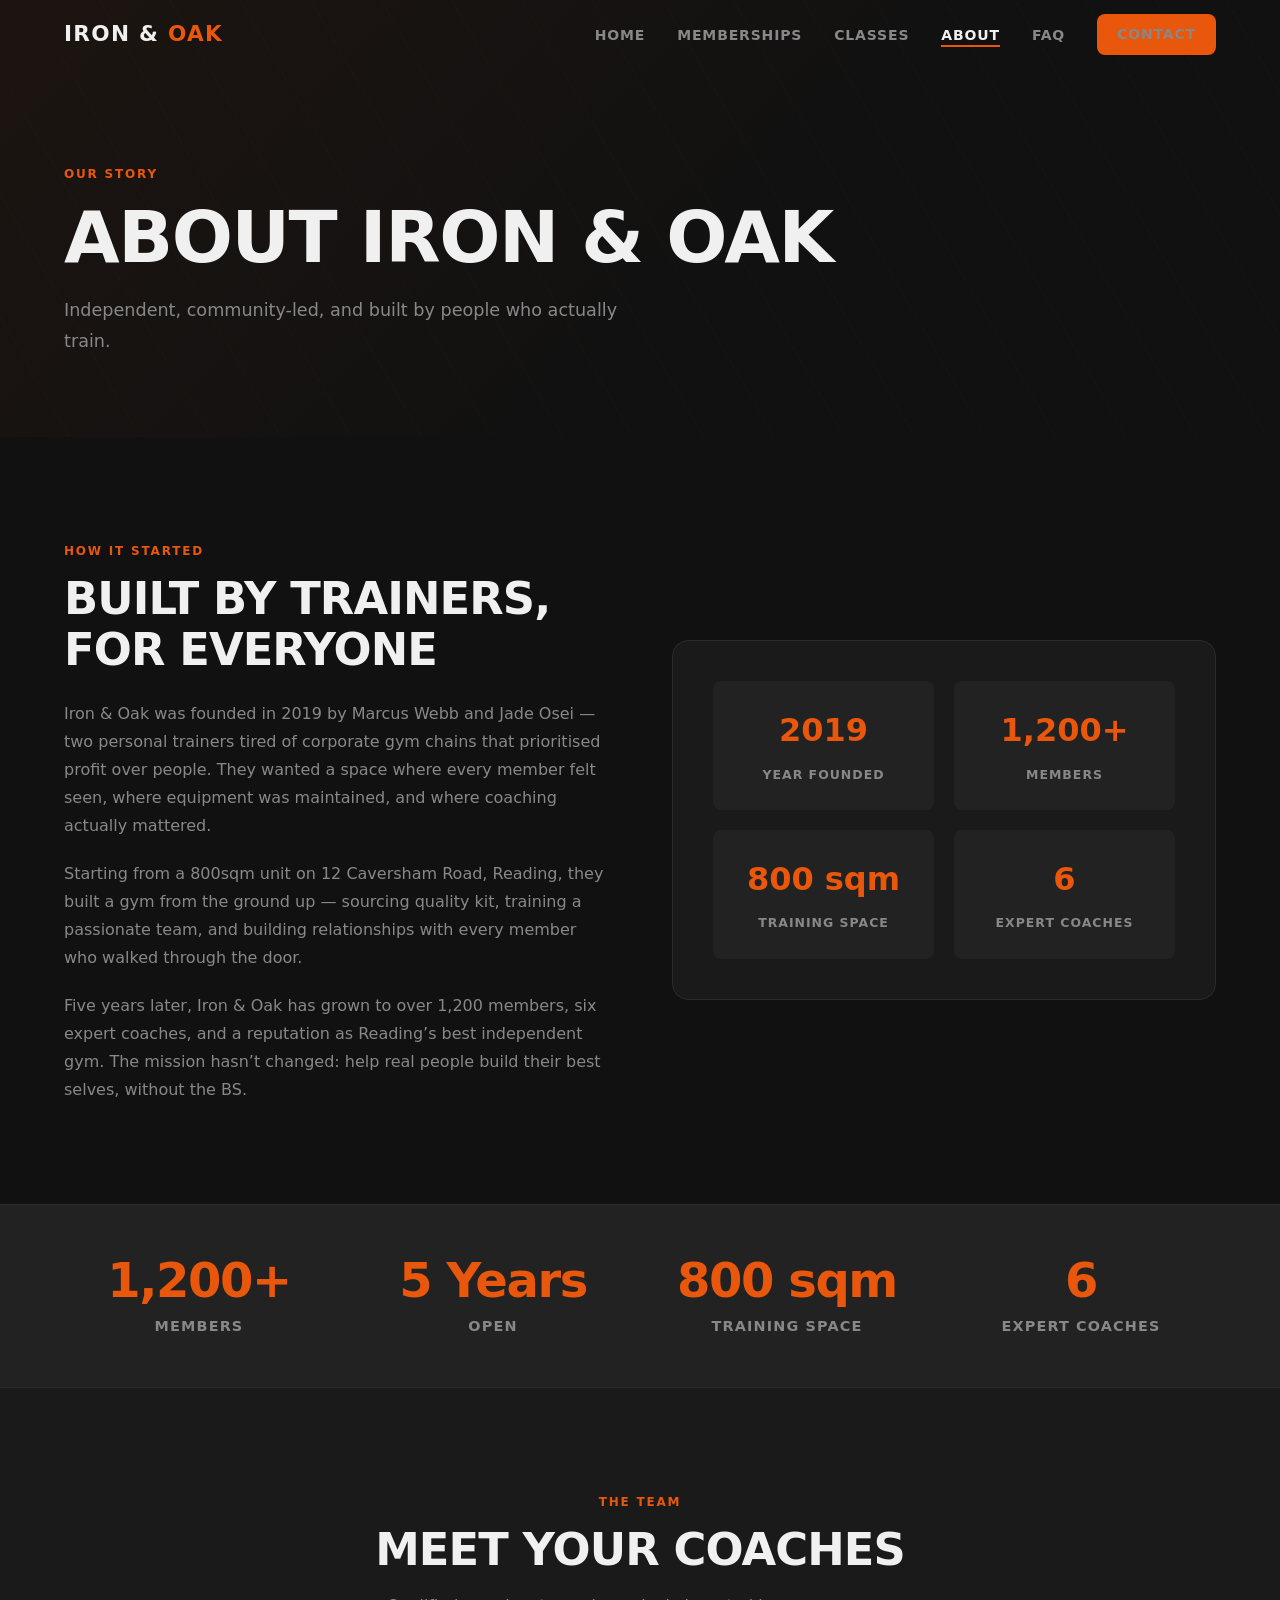
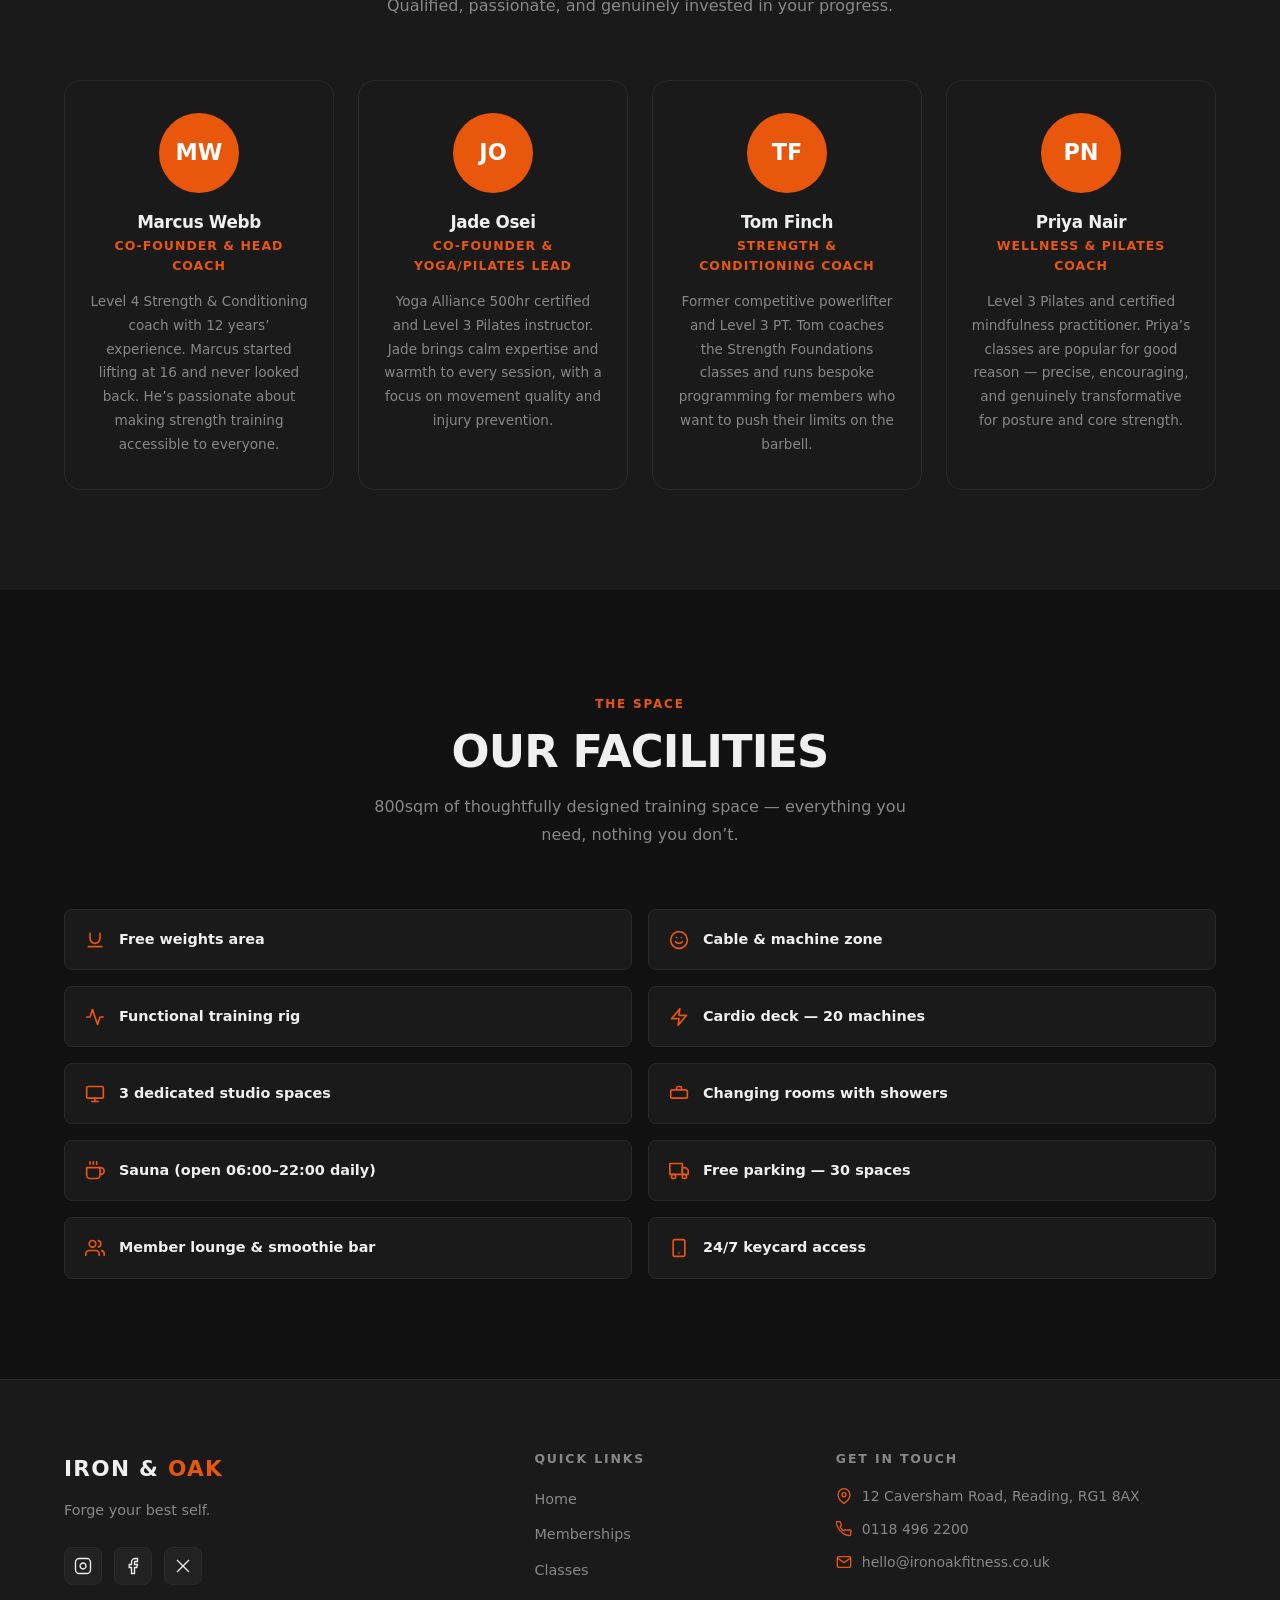
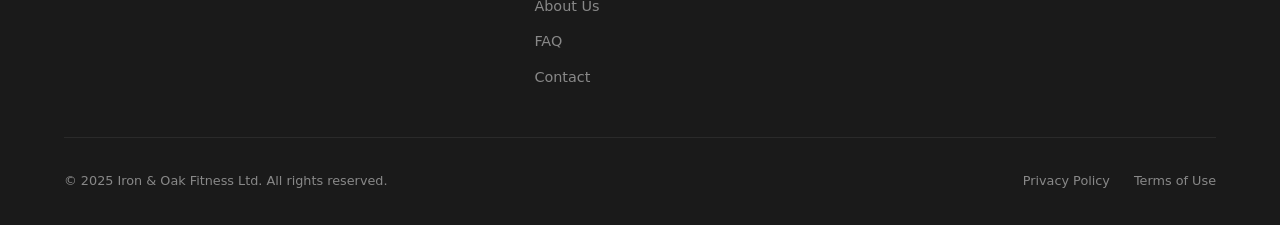
==== commit 5c9b0b6e: "Add classes, about, faq, and contact pages" ====
--- a/about.html
+++ b/about.html
@@ -9,6 +9,7 @@
   <link rel="stylesheet" href="css/style.css">
 </head>
 <body>
+
 <nav class="nav" role="navigation" aria-label="Main navigation">
   <div class="nav-inner">
     <a href="index.html" class="nav-logo">IRON &amp; <span>OAK</span></a>
@@ -20,12 +21,20 @@
       <li><a href="faq.html">FAQ</a></li>
       <li><a href="contact.html" class="btn btn-primary btn-sm nav-cta">Contact</a></li>
     </ul>
-    <button class="hamburger" aria-label="Toggle menu" aria-expanded="false"><span></span><span></span><span></span></button>
+    <button class="hamburger" aria-label="Toggle menu" aria-expanded="false">
+      <span></span><span></span><span></span>
+    </button>
   </div>
 </nav>
 <nav class="mobile-menu" aria-label="Mobile navigation">
-  <a href="index.html">Home</a><a href="memberships.html">Memberships</a><a href="classes.html">Classes</a><a href="about.html">About</a><a href="faq.html">FAQ</a><a href="contact.html">Contact</a>
+  <a href="index.html">Home</a>
+  <a href="memberships.html">Memberships</a>
+  <a href="classes.html">Classes</a>
+  <a href="about.html">About</a>
+  <a href="faq.html">FAQ</a>
+  <a href="contact.html">Contact</a>
 </nav>
+
 <section class="page-hero">
   <div class="container page-hero-content">
     <span class="section-label">Our story</span>
@@ -33,6 +42,7 @@
     <p>Independent, community-led, and built by people who actually train.</p>
   </div>
 </section>
+
 <section class="section section--dark">
   <div class="container">
     <div class="story-layout">
@@ -40,8 +50,8 @@
         <span class="section-label">How it started</span>
         <h2>BUILT BY TRAINERS, FOR EVERYONE</h2>
         <p>Iron &amp; Oak was founded in 2019 by Marcus Webb and Jade Osei — two personal trainers tired of corporate gym chains that prioritised profit over people. They wanted a space where every member felt seen, where equipment was maintained, and where coaching actually mattered.</p>
-        <p>Starting from an 800sqm unit on 12 Caversham Road, Reading, they built a gym from the ground up — sourcing quality kit, training a passionate team, and building relationships with every member who walked through the door.</p>
-        <p>Five years later, Iron &amp; Oak has grown to over 1,200 members, six expert coaches, and a reputation as Reading's best independent gym. The mission hasn't changed: help real people build their best selves, without the BS.</p>
+        <p>Starting from a 800sqm unit on 12 Caversham Road, Reading, they built a gym from the ground up — sourcing quality kit, training a passionate team, and building relationships with every member who walked through the door.</p>
+        <p>Five years later, Iron &amp; Oak has grown to over 1,200 members, six expert coaches, and a reputation as Reading’s best independent gym. The mission hasn’t changed: help real people build their best selves, without the BS.</p>
       </div>
       <div class="story-visual">
         <div class="story-fact"><span class="num">2019</span><span class="label">Year Founded</span></div>
@@ -52,6 +62,7 @@
     </div>
   </div>
 </section>
+
 <section class="stats-bar">
   <div class="container">
     <div class="stats-grid">
@@ -62,6 +73,7 @@
     </div>
   </div>
 </section>
+
 <section class="section section--surface">
   <div class="container">
     <div class="section-header">
@@ -74,7 +86,7 @@
         <div class="team-avatar">MW</div>
         <h3>Marcus Webb</h3>
         <div class="team-title">Co-Founder &amp; Head Coach</div>
-        <p class="team-bio">Level 4 Strength &amp; Conditioning coach with 12 years' experience. Marcus started lifting at 16 and never looked back. Passionate about making strength training accessible to everyone.</p>
+        <p class="team-bio">Level 4 Strength &amp; Conditioning coach with 12 years’ experience. Marcus started lifting at 16 and never looked back. He’s passionate about making strength training accessible to everyone.</p>
       </div>
       <div class="team-card">
         <div class="team-avatar">JO</div>
@@ -86,28 +98,29 @@
         <div class="team-avatar">TF</div>
         <h3>Tom Finch</h3>
         <div class="team-title">Strength &amp; Conditioning Coach</div>
-        <p class="team-bio">Former competitive powerlifter and Level 3 PT. Tom coaches Strength Foundations and runs bespoke programming for members who want to push their limits on the barbell.</p>
+        <p class="team-bio">Former competitive powerlifter and Level 3 PT. Tom coaches the Strength Foundations classes and runs bespoke programming for members who want to push their limits on the barbell.</p>
       </div>
       <div class="team-card">
         <div class="team-avatar">PN</div>
         <h3>Priya Nair</h3>
         <div class="team-title">Wellness &amp; Pilates Coach</div>
-        <p class="team-bio">Level 3 Pilates and certified mindfulness practitioner. Priya's classes are popular for good reason — precise, encouraging, and genuinely transformative for posture and core strength.</p>
+        <p class="team-bio">Level 3 Pilates and certified mindfulness practitioner. Priya’s classes are popular for good reason — precise, encouraging, and genuinely transformative for posture and core strength.</p>
       </div>
     </div>
   </div>
 </section>
+
 <section class="section section--dark">
   <div class="container">
     <div class="section-header">
       <span class="section-label">The space</span>
       <h2>OUR FACILITIES</h2>
-      <p>800sqm of thoughtfully designed training space — everything you need, nothing you don't.</p>
+      <p>800sqm of thoughtfully designed training space — everything you need, nothing you don’t.</p>
     </div>
     <div class="facilities-grid">
       <div class="facility-item"><svg viewBox="0 0 24 24" fill="none" stroke-width="2" stroke-linecap="round" stroke-linejoin="round"><path d="M6 4v6a6 6 0 006 6 6 6 0 006-6V4"/><line x1="4" y1="20" x2="20" y2="20"/></svg><span>Free weights area</span></div>
-      <div class="facility-item"><svg viewBox="0 0 24 24" fill="none" stroke-width="2" stroke-linecap="round" stroke-linejoin="round"><polyline points="22 12 18 12 15 21 9 3 6 12 2 12"/></svg><span>Cable &amp; machine zone</span></div>
-      <div class="facility-item"><svg viewBox="0 0 24 24" fill="none" stroke-width="2" stroke-linecap="round" stroke-linejoin="round"><polygon points="13 2 3 14 12 14 11 22 21 10 12 10 13 2"/></svg><span>Functional training rig</span></div>
+      <div class="facility-item"><svg viewBox="0 0 24 24" fill="none" stroke-width="2" stroke-linecap="round" stroke-linejoin="round"><circle cx="12" cy="12" r="10"/><path d="M8 14s1.5 2 4 2 4-2 4-2"/><line x1="9" y1="9" x2="9.01" y2="9"/><line x1="15" y1="9" x2="15.01" y2="9"/></svg><span>Cable &amp; machine zone</span></div>
+      <div class="facility-item"><svg viewBox="0 0 24 24" fill="none" stroke-width="2" stroke-linecap="round" stroke-linejoin="round"><polyline points="22 12 18 12 15 21 9 3 6 12 2 12"/></svg><span>Functional training rig</span></div>
       <div class="facility-item"><svg viewBox="0 0 24 24" fill="none" stroke-width="2" stroke-linecap="round" stroke-linejoin="round"><polygon points="13 2 3 14 12 14 11 22 21 10 12 10 13 2"/></svg><span>Cardio deck — 20 machines</span></div>
       <div class="facility-item"><svg viewBox="0 0 24 24" fill="none" stroke-width="2" stroke-linecap="round" stroke-linejoin="round"><rect x="2" y="3" width="20" height="14" rx="2" ry="2"/><line x1="8" y1="21" x2="16" y2="21"/><line x1="12" y1="17" x2="12" y2="21"/></svg><span>3 dedicated studio spaces</span></div>
       <div class="facility-item"><svg viewBox="0 0 24 24" fill="none" stroke-width="2" stroke-linecap="round" stroke-linejoin="round"><path d="M20 7H4a2 2 0 00-2 2v6a2 2 0 002 2h16a2 2 0 002-2V9a2 2 0 00-2-2z"/><path d="M9 7V5a2 2 0 012-2h2a2 2 0 012 2v2"/></svg><span>Changing rooms with showers</span></div>
@@ -118,7 +131,58 @@
     </div>
   </div>
 </section>
-<footer class="footer"><div class="container"><div class="footer-grid"><div><div class="footer-logo">IRON &amp; <span>OAK</span></div><p class="footer-tagline">Forge your best self.</p><div class="footer-socials"><a href="#" class="social-link" aria-label="Instagram"><svg viewBox="0 0 24 24" stroke-width="1.8"><rect x="2" y="2" width="20" height="20" rx="5" ry="5"/><path d="M16 11.37A4 4 0 1112.63 8 4 4 0 0116 11.37z"/><line x1="17.5" y1="6.5" x2="17.51" y2="6.5"/></svg></a><a href="#" class="social-link" aria-label="Facebook"><svg viewBox="0 0 24 24" stroke-width="1.8"><path d="M18 2h-3a5 5 0 00-5 5v3H7v4h3v8h4v-8h3l1-4h-4V7a1 1 0 011-1h3z"/></svg></a><a href="#" class="social-link" aria-label="X / Twitter"><svg viewBox="0 0 24 24" stroke-width="1.8"><path d="M4 4l16 16M4 20L20 4"/></svg></a></div></div><div class="footer-col"><h4>Quick Links</h4><ul class="footer-links"><li><a href="index.html">Home</a></li><li><a href="memberships.html">Memberships</a></li><li><a href="classes.html">Classes</a></li><li><a href="about.html">About Us</a></li><li><a href="faq.html">FAQ</a></li><li><a href="contact.html">Contact</a></li></ul></div><div class="footer-col"><h4>Get In Touch</h4><div class="footer-contact"><div class="footer-contact-item"><svg viewBox="0 0 24 24" fill="none" stroke-width="2" stroke-linecap="round" stroke-linejoin="round"><path d="M21 10c0 7-9 13-9 13s-9-6-9-13a9 9 0 0118 0z"/><circle cx="12" cy="10" r="3"/></svg><span>12 Caversham Road, Reading, RG1 8AX</span></div><div class="footer-contact-item"><svg viewBox="0 0 24 24" fill="none" stroke-width="2" stroke-linecap="round" stroke-linejoin="round"><path d="M22 16.92v3a2 2 0 01-2.18 2 19.79 19.79 0 01-8.63-3.07A19.5 19.5 0 013.07 9.81a19.79 19.79 0 01-3.07-8.68A2 2 0 012 .9h3a2 2 0 012 1.72c.127.96.361 1.903.7 2.81a2 2 0 01-.45 2.11L6.09 8.91a16 16 0 006 6l1.27-1.27a2 2 0 012.11-.45c.907.339 1.85.573 2.81.7A2 2 0 0122 16.92z"/></svg><span><a href="tel:01184962200">0118 496 2200</a></span></div><div class="footer-contact-item"><svg viewBox="0 0 24 24" fill="none" stroke-width="2" stroke-linecap="round" stroke-linejoin="round"><path d="M4 4h16c1.1 0 2 .9 2 2v12c0 1.1-.9 2-2 2H4c-1.1 0-2-.9-2-2V6c0-1.1.9-2 2-2z"/><polyline points="22,6 12,13 2,6"/></svg><span><a href="mailto:hello@ironoakfitness.co.uk">hello@ironoakfitness.co.uk</a></span></div></div></div></div><div class="footer-bottom"><p>&copy; 2025 Iron &amp; Oak Fitness Ltd. All rights reserved.</p><div class="footer-bottom-links"><a href="#">Privacy Policy</a><a href="#">Terms of Use</a></div></div></div></footer>
+
+<footer class="footer">
+  <div class="container">
+    <div class="footer-grid">
+      <div>
+        <div class="footer-logo">IRON &amp; <span>OAK</span></div>
+        <p class="footer-tagline">Forge your best self.</p>
+        <div class="footer-socials">
+          <a href="#" class="social-link" aria-label="Instagram"><svg viewBox="0 0 24 24" stroke-width="1.8"><rect x="2" y="2" width="20" height="20" rx="5" ry="5"/><path d="M16 11.37A4 4 0 1112.63 8 4 4 0 0116 11.37z"/><line x1="17.5" y1="6.5" x2="17.51" y2="6.5"/></svg></a>
+          <a href="#" class="social-link" aria-label="Facebook"><svg viewBox="0 0 24 24" stroke-width="1.8"><path d="M18 2h-3a5 5 0 00-5 5v3H7v4h3v8h4v-8h3l1-4h-4V7a1 1 0 011-1h3z"/></svg></a>
+          <a href="#" class="social-link" aria-label="X / Twitter"><svg viewBox="0 0 24 24" stroke-width="1.8"><path d="M4 4l16 16M4 20L20 4"/></svg></a>
+        </div>
+      </div>
+      <div class="footer-col">
+        <h4>Quick Links</h4>
+        <ul class="footer-links">
+          <li><a href="index.html">Home</a></li>
+          <li><a href="memberships.html">Memberships</a></li>
+          <li><a href="classes.html">Classes</a></li>
+          <li><a href="about.html">About Us</a></li>
+          <li><a href="faq.html">FAQ</a></li>
+          <li><a href="contact.html">Contact</a></li>
+        </ul>
+      </div>
+      <div class="footer-col">
+        <h4>Get In Touch</h4>
+        <div class="footer-contact">
+          <div class="footer-contact-item">
+            <svg viewBox="0 0 24 24" fill="none" stroke-width="2" stroke-linecap="round" stroke-linejoin="round"><path d="M21 10c0 7-9 13-9 13s-9-6-9-13a9 9 0 0118 0z"/><circle cx="12" cy="10" r="3"/></svg>
+            <span>12 Caversham Road, Reading, RG1 8AX</span>
+          </div>
+          <div class="footer-contact-item">
+            <svg viewBox="0 0 24 24" fill="none" stroke-width="2" stroke-linecap="round" stroke-linejoin="round"><path d="M22 16.92v3a2 2 0 01-2.18 2 19.79 19.79 0 01-8.63-3.07A19.5 19.5 0 013.07 9.81a19.79 19.79 0 01-3.07-8.68A2 2 0 012 .9h3a2 2 0 012 1.72c.127.96.361 1.903.7 2.81a2 2 0 01-.45 2.11L6.09 8.91a16 16 0 006 6l1.27-1.27a2 2 0 012.11-.45c.907.339 1.85.573 2.81.7A2 2 0 0122 16.92z"/></svg>
+            <span><a href="tel:01184962200">0118 496 2200</a></span>
+          </div>
+          <div class="footer-contact-item">
+            <svg viewBox="0 0 24 24" fill="none" stroke-width="2" stroke-linecap="round" stroke-linejoin="round"><path d="M4 4h16c1.1 0 2 .9 2 2v12c0 1.1-.9 2-2 2H4c-1.1 0-2-.9-2-2V6c0-1.1.9-2 2-2z"/><polyline points="22,6 12,13 2,6"/></svg>
+            <span><a href="mailto:hello@ironoakfitness.co.uk">hello@ironoakfitness.co.uk</a></span>
+          </div>
+        </div>
+      </div>
+    </div>
+    <div class="footer-bottom">
+      <p>&copy; 2025 Iron &amp; Oak Fitness Ltd. All rights reserved.</p>
+      <div class="footer-bottom-links">
+        <a href="#">Privacy Policy</a>
+        <a href="#">Terms of Use</a>
+      </div>
+    </div>
+  </div>
+</footer>
+
 <script src="js/main.js"></script>
 </body>
 </html>
--- a/css/style.css
+++ b/css/style.css
@@ -0,0 +1,1570 @@
+/* ============================================
+   IRON & OAK FITNESS — style.css
+   ============================================ */
+
+/* ---------- Custom Properties ---------- */
+:root {
+  --bg:        #111111;
+  --surface:   #1a1a1a;
+  --surface2:  #222222;
+  --accent:    #E8570C;
+  --accent-h:  #ff6a1a;
+  --text:      #f0f0f0;
+  --muted:     #888888;
+  --border:    #2a2a2a;
+  --radius:    8px;
+  --radius-lg: 16px;
+  --transition: 0.25s ease;
+  --shadow:    0 4px 24px rgba(0,0,0,0.5);
+  --font:      system-ui, -apple-system, BlinkMacSystemFont, 'Segoe UI', sans-serif;
+  --nav-h:     70px;
+}
+
+/* ---------- Reset ---------- */
+*, *::before, *::after {
+  box-sizing: border-box;
+  margin: 0;
+  padding: 0;
+}
+
+html {
+  scroll-behavior: smooth;
+  font-size: 16px;
+}
+
+body {
+  background: var(--bg);
+  color: var(--text);
+  font-family: var(--font);
+  line-height: 1.6;
+  -webkit-font-smoothing: antialiased;
+  min-height: 100vh;
+}
+
+img { display: block; max-width: 100%; }
+a  { color: inherit; text-decoration: none; }
+ul { list-style: none; }
+button { cursor: pointer; border: none; background: none; font-family: inherit; }
+input, textarea, select { font-family: inherit; }
+table { border-collapse: collapse; }
+
+/* ---------- Typography ---------- */
+h1, h2, h3, h4, h5, h6 {
+  font-weight: 900;
+  letter-spacing: -0.02em;
+  line-height: 1.15;
+}
+
+h1 { font-size: clamp(2.4rem, 6vw, 4.5rem); }
+h2 { font-size: clamp(1.8rem, 4vw, 2.8rem); }
+h3 { font-size: clamp(1.2rem, 2.5vw, 1.6rem); }
+h4 { font-size: 1.15rem; }
+
+p { color: var(--muted); line-height: 1.75; }
+
+.section-label {
+  display: inline-block;
+  font-size: 0.75rem;
+  font-weight: 700;
+  letter-spacing: 0.15em;
+  text-transform: uppercase;
+  color: var(--accent);
+  margin-bottom: 0.75rem;
+}
+
+/* ---------- Layout Utilities ---------- */
+.container {
+  width: 100%;
+  max-width: 1200px;
+  margin: 0 auto;
+  padding: 0 24px;
+}
+
+.section {
+  padding: 100px 0;
+}
+
+.section--dark  { background: var(--bg); }
+.section--surface { background: var(--surface); }
+.section--surface2 { background: var(--surface2); }
+
+.section-header {
+  text-align: center;
+  margin-bottom: 60px;
+}
+
+.section-header h2 {
+  margin-bottom: 16px;
+}
+
+.section-header p {
+  max-width: 560px;
+  margin: 0 auto;
+}
+
+/* ---------- Buttons ---------- */
+.btn {
+  display: inline-flex;
+  align-items: center;
+  gap: 8px;
+  padding: 14px 28px;
+  border-radius: var(--radius);
+  font-size: 0.95rem;
+  font-weight: 700;
+  letter-spacing: 0.04em;
+  text-transform: uppercase;
+  transition: background var(--transition), color var(--transition),
+              border-color var(--transition), transform var(--transition),
+              box-shadow var(--transition);
+  white-space: nowrap;
+}
+
+.btn:hover  { transform: translateY(-2px); }
+.btn:active { transform: translateY(0); }
+
+.btn-primary {
+  background: var(--accent);
+  color: #fff;
+}
+.btn-primary:hover {
+  background: var(--accent-h);
+  box-shadow: 0 6px 20px rgba(232,87,12,0.4);
+}
+
+.btn-outline {
+  background: transparent;
+  color: var(--text);
+  border: 2px solid var(--text);
+}
+.btn-outline:hover {
+  border-color: var(--accent);
+  color: var(--accent);
+}
+
+.btn-ghost {
+  background: transparent;
+  color: var(--accent);
+  border: 2px solid var(--accent);
+}
+.btn-ghost:hover {
+  background: var(--accent);
+  color: #fff;
+}
+
+.btn-sm {
+  padding: 10px 20px;
+  font-size: 0.85rem;
+}
+
+.btn-lg {
+  padding: 18px 36px;
+  font-size: 1rem;
+}
+
+/* ---------- Navigation ---------- */
+.nav {
+  position: fixed;
+  top: 0;
+  left: 0;
+  right: 0;
+  z-index: 1000;
+  height: var(--nav-h);
+  display: flex;
+  align-items: center;
+  transition: background var(--transition), backdrop-filter var(--transition),
+              border-bottom var(--transition);
+  border-bottom: 1px solid transparent;
+}
+
+.nav.scrolled {
+  background: rgba(17,17,17,0.92);
+  backdrop-filter: blur(12px);
+  -webkit-backdrop-filter: blur(12px);
+  border-bottom-color: var(--border);
+}
+
+.nav-inner {
+  display: flex;
+  align-items: center;
+  justify-content: space-between;
+  width: 100%;
+  max-width: 1200px;
+  margin: 0 auto;
+  padding: 0 24px;
+}
+
+.nav-logo {
+  font-size: 1.35rem;
+  font-weight: 900;
+  letter-spacing: 0.06em;
+  color: var(--text);
+}
+
+.nav-logo span { color: var(--accent); }
+
+.nav-links {
+  display: flex;
+  align-items: center;
+  gap: 32px;
+}
+
+.nav-links a {
+  font-size: 0.875rem;
+  font-weight: 600;
+  letter-spacing: 0.06em;
+  text-transform: uppercase;
+  color: var(--muted);
+  transition: color var(--transition);
+  position: relative;
+}
+
+.nav-links a::after {
+  content: '';
+  position: absolute;
+  bottom: -4px;
+  left: 0;
+  width: 0;
+  height: 2px;
+  background: var(--accent);
+  transition: width var(--transition);
+}
+
+.nav-links a:hover,
+.nav-links a.active {
+  color: var(--text);
+}
+
+.nav-links a:hover::after,
+.nav-links a.active::after {
+  width: 100%;
+}
+
+.nav-cta {
+  padding: 9px 20px;
+  font-size: 0.8rem;
+}
+
+.hamburger {
+  display: none;
+  flex-direction: column;
+  gap: 5px;
+  padding: 6px;
+  background: none;
+  border: none;
+  cursor: pointer;
+}
+
+.hamburger span {
+  display: block;
+  width: 24px;
+  height: 2px;
+  background: var(--text);
+  border-radius: 2px;
+  transition: transform var(--transition), opacity var(--transition);
+}
+
+.hamburger.open span:nth-child(1) { transform: translateY(7px) rotate(45deg); }
+.hamburger.open span:nth-child(2) { opacity: 0; }
+.hamburger.open span:nth-child(3) { transform: translateY(-7px) rotate(-45deg); }
+
+.mobile-menu {
+  display: none;
+  position: fixed;
+  top: var(--nav-h);
+  left: 0;
+  right: 0;
+  background: rgba(17,17,17,0.98);
+  backdrop-filter: blur(12px);
+  border-bottom: 1px solid var(--border);
+  padding: 24px;
+  flex-direction: column;
+  gap: 8px;
+  z-index: 999;
+  transform: translateY(-10px);
+  opacity: 0;
+  transition: transform var(--transition), opacity var(--transition);
+}
+
+.mobile-menu.open {
+  display: flex;
+  transform: translateY(0);
+  opacity: 1;
+}
+
+.mobile-menu a {
+  font-size: 1.1rem;
+  font-weight: 700;
+  letter-spacing: 0.06em;
+  text-transform: uppercase;
+  color: var(--muted);
+  padding: 12px 0;
+  border-bottom: 1px solid var(--border);
+  transition: color var(--transition);
+}
+
+.mobile-menu a:hover,
+.mobile-menu a.active { color: var(--accent); }
+
+.mobile-menu a:last-child { border-bottom: none; }
+
+/* ---------- Hero ---------- */
+.hero {
+  min-height: 100vh;
+  display: flex;
+  align-items: center;
+  position: relative;
+  overflow: hidden;
+  background:
+    linear-gradient(135deg, rgba(232,87,12,0.06) 0%, transparent 50%),
+    linear-gradient(225deg, rgba(232,87,12,0.04) 0%, transparent 50%),
+    var(--bg);
+}
+
+.hero::before {
+  content: '';
+  position: absolute;
+  inset: 0;
+  background-image:
+    repeating-linear-gradient(
+      60deg,
+      transparent,
+      transparent 60px,
+      rgba(232,87,12,0.03) 60px,
+      rgba(232,87,12,0.03) 61px
+    ),
+    repeating-linear-gradient(
+      -60deg,
+      transparent,
+      transparent 60px,
+      rgba(255,255,255,0.015) 60px,
+      rgba(255,255,255,0.015) 61px
+    );
+  pointer-events: none;
+}
+
+.hero::after {
+  content: '';
+  position: absolute;
+  bottom: 0;
+  left: 0;
+  right: 0;
+  height: 200px;
+  background: linear-gradient(transparent, var(--bg));
+  pointer-events: none;
+}
+
+.hero-content {
+  position: relative;
+  z-index: 1;
+  max-width: 800px;
+}
+
+.hero-badge {
+  display: inline-flex;
+  align-items: center;
+  gap: 8px;
+  background: rgba(232,87,12,0.12);
+  border: 1px solid rgba(232,87,12,0.3);
+  border-radius: 100px;
+  padding: 6px 16px;
+  font-size: 0.8rem;
+  font-weight: 700;
+  letter-spacing: 0.1em;
+  text-transform: uppercase;
+  color: var(--accent);
+  margin-bottom: 24px;
+}
+
+.hero-badge::before {
+  content: '';
+  width: 6px;
+  height: 6px;
+  border-radius: 50%;
+  background: var(--accent);
+}
+
+.hero h1 {
+  color: var(--text);
+  margin-bottom: 24px;
+  text-shadow: 0 2px 40px rgba(0,0,0,0.5);
+}
+
+.hero h1 span { color: var(--accent); }
+
+.hero-sub {
+  font-size: clamp(1rem, 2vw, 1.25rem);
+  color: var(--muted);
+  max-width: 560px;
+  margin-bottom: 40px;
+}
+
+.hero-ctas {
+  display: flex;
+  gap: 16px;
+  flex-wrap: wrap;
+}
+
+.hero-scroll {
+  position: absolute;
+  bottom: 40px;
+  left: 50%;
+  transform: translateX(-50%);
+  z-index: 1;
+  display: flex;
+  flex-direction: column;
+  align-items: center;
+  gap: 8px;
+  color: var(--muted);
+  font-size: 0.75rem;
+  letter-spacing: 0.1em;
+  text-transform: uppercase;
+  animation: bounce 2s infinite;
+}
+
+@keyframes bounce {
+  0%, 100% { transform: translateX(-50%) translateY(0); }
+  50%       { transform: translateX(-50%) translateY(8px); }
+}
+
+/* ---------- Why Us / Benefit Tiles ---------- */
+.benefits-grid {
+  display: grid;
+  grid-template-columns: repeat(4, 1fr);
+  gap: 24px;
+}
+
+.benefit-tile {
+  background: var(--surface);
+  border: 1px solid var(--border);
+  border-radius: var(--radius-lg);
+  padding: 36px 28px;
+  transition: border-color var(--transition), transform var(--transition),
+              box-shadow var(--transition);
+}
+
+.benefit-tile:hover {
+  border-color: var(--accent);
+  transform: translateY(-4px);
+  box-shadow: 0 12px 40px rgba(232,87,12,0.12);
+}
+
+.benefit-icon {
+  width: 52px;
+  height: 52px;
+  background: rgba(232,87,12,0.1);
+  border-radius: var(--radius);
+  display: flex;
+  align-items: center;
+  justify-content: center;
+  margin-bottom: 20px;
+}
+
+.benefit-icon svg {
+  width: 26px;
+  height: 26px;
+  stroke: var(--accent);
+}
+
+.benefit-tile h3 {
+  font-size: 1.1rem;
+  color: var(--text);
+  margin-bottom: 10px;
+}
+
+.benefit-tile p {
+  font-size: 0.9rem;
+}
+
+/* ---------- Pricing Cards ---------- */
+.pricing-toggle-wrap {
+  display: flex;
+  align-items: center;
+  justify-content: center;
+  gap: 16px;
+  margin-bottom: 48px;
+}
+
+.toggle-label {
+  font-size: 0.9rem;
+  font-weight: 600;
+  color: var(--muted);
+  transition: color var(--transition);
+}
+
+.toggle-label.active { color: var(--text); }
+
+.toggle-switch {
+  position: relative;
+  width: 52px;
+  height: 28px;
+}
+
+.toggle-switch input {
+  opacity: 0;
+  width: 0;
+  height: 0;
+  position: absolute;
+}
+
+.toggle-slider {
+  position: absolute;
+  inset: 0;
+  background: var(--surface2);
+  border: 1px solid var(--border);
+  border-radius: 100px;
+  cursor: pointer;
+  transition: background var(--transition);
+}
+
+.toggle-slider::before {
+  content: '';
+  position: absolute;
+  left: 4px;
+  top: 50%;
+  transform: translateY(-50%);
+  width: 18px;
+  height: 18px;
+  background: var(--accent);
+  border-radius: 50%;
+  transition: left var(--transition);
+}
+
+.toggle-switch input:checked + .toggle-slider { background: rgba(232,87,12,0.2); }
+.toggle-switch input:checked + .toggle-slider::before { left: 28px; }
+
+.pricing-grid {
+  display: grid;
+  grid-template-columns: repeat(3, 1fr);
+  gap: 24px;
+  align-items: start;
+}
+
+.pricing-card {
+  background: var(--surface);
+  border: 1px solid var(--border);
+  border-radius: var(--radius-lg);
+  padding: 40px 32px;
+  position: relative;
+  transition: border-color var(--transition), transform var(--transition),
+              box-shadow var(--transition);
+}
+
+.pricing-card:hover {
+  transform: translateY(-4px);
+  box-shadow: var(--shadow);
+}
+
+.pricing-card.featured {
+  border-color: var(--accent);
+  transform: scale(1.04);
+  background: linear-gradient(145deg, var(--surface) 0%, rgba(232,87,12,0.05) 100%);
+}
+
+.pricing-card.featured:hover {
+  transform: scale(1.04) translateY(-4px);
+  box-shadow: 0 16px 48px rgba(232,87,12,0.2);
+}
+
+.badge {
+  position: absolute;
+  top: -14px;
+  left: 50%;
+  transform: translateX(-50%);
+  background: var(--accent);
+  color: #fff;
+  font-size: 0.72rem;
+  font-weight: 800;
+  letter-spacing: 0.1em;
+  text-transform: uppercase;
+  padding: 5px 16px;
+  border-radius: 100px;
+  white-space: nowrap;
+}
+
+.plan-name {
+  font-size: 0.8rem;
+  font-weight: 800;
+  letter-spacing: 0.15em;
+  text-transform: uppercase;
+  color: var(--accent);
+  margin-bottom: 12px;
+}
+
+.plan-price {
+  display: flex;
+  align-items: baseline;
+  gap: 4px;
+  margin-bottom: 4px;
+}
+
+.plan-price .currency { font-size: 1.4rem; font-weight: 700; color: var(--text); }
+.plan-price .amount   { font-size: 3rem;   font-weight: 900; color: var(--text); line-height: 1; }
+.plan-price .period   { font-size: 0.9rem; color: var(--muted); }
+
+.plan-annual-info {
+  font-size: 0.82rem;
+  color: var(--muted);
+  margin-bottom: 8px;
+  min-height: 1.2em;
+}
+
+.savings-badge {
+  display: inline-block;
+  background: rgba(232,87,12,0.15);
+  border: 1px solid rgba(232,87,12,0.3);
+  color: var(--accent);
+  font-size: 0.75rem;
+  font-weight: 700;
+  padding: 3px 10px;
+  border-radius: 100px;
+  margin-bottom: 20px;
+  min-height: 24px;
+}
+
+.plan-divider {
+  border: none;
+  border-top: 1px solid var(--border);
+  margin: 24px 0;
+}
+
+.plan-features {
+  display: flex;
+  flex-direction: column;
+  gap: 12px;
+  margin-bottom: 32px;
+}
+
+.plan-features li {
+  display: flex;
+  align-items: flex-start;
+  gap: 10px;
+  font-size: 0.9rem;
+  color: var(--muted);
+}
+
+.plan-features li.included { color: var(--text); }
+.plan-features li.excluded { opacity: 0.5; }
+
+.feat-icon {
+  flex-shrink: 0;
+  width: 18px;
+  height: 18px;
+  margin-top: 1px;
+}
+
+.feat-icon.yes { color: var(--accent); }
+.feat-icon.no  { color: var(--muted);  }
+
+.plan-features li.included .feat-icon svg { stroke: var(--accent); }
+.plan-features li.excluded .feat-icon svg { stroke: var(--muted); opacity: 0.5; }
+
+.pricing-card .btn { width: 100%; justify-content: center; }
+
+/* No joining fee banner */
+.no-fee-banner {
+  background: rgba(232,87,12,0.08);
+  border: 1px solid rgba(232,87,12,0.25);
+  border-radius: var(--radius);
+  padding: 20px 32px;
+  display: flex;
+  align-items: center;
+  justify-content: center;
+  gap: 12px;
+  text-align: center;
+  margin-top: 48px;
+}
+
+.no-fee-banner svg { width: 24px; height: 24px; stroke: var(--accent); flex-shrink: 0; }
+.no-fee-banner strong { color: var(--text); }
+.no-fee-banner p { color: var(--muted); font-size: 0.9rem; margin: 0; display: inline; }
+
+/* ---------- Timetable Preview ---------- */
+.timetable-preview table {
+  width: 100%;
+  border-collapse: collapse;
+}
+
+.timetable-preview th {
+  background: var(--surface2);
+  padding: 12px 16px;
+  font-size: 0.8rem;
+  font-weight: 700;
+  letter-spacing: 0.08em;
+  text-transform: uppercase;
+  color: var(--muted);
+  text-align: left;
+  border-bottom: 1px solid var(--border);
+}
+
+.timetable-preview td {
+  padding: 14px 16px;
+  border-bottom: 1px solid var(--border);
+  vertical-align: top;
+  font-size: 0.875rem;
+}
+
+.timetable-preview tr:last-child td { border-bottom: none; }
+
+.timetable-preview tbody tr:hover { background: rgba(255,255,255,0.02); }
+
+.class-pill {
+  display: inline-flex;
+  flex-direction: column;
+  gap: 2px;
+}
+
+.class-name {
+  font-weight: 700;
+  color: var(--accent);
+  font-size: 0.85rem;
+}
+
+.class-time {
+  font-size: 0.78rem;
+  color: var(--muted);
+}
+
+/* Full timetable */
+.timetable-wrap {
+  overflow-x: auto;
+  border-radius: var(--radius);
+  border: 1px solid var(--border);
+}
+
+.full-timetable {
+  min-width: 800px;
+}
+
+.full-timetable th {
+  background: var(--surface2);
+  padding: 14px 12px;
+  font-size: 0.78rem;
+  font-weight: 800;
+  letter-spacing: 0.1em;
+  text-transform: uppercase;
+  color: var(--muted);
+  text-align: center;
+  border-right: 1px solid var(--border);
+  border-bottom: 2px solid var(--border);
+}
+
+.full-timetable th:last-child { border-right: none; }
+.full-timetable th.accent { color: var(--accent); }
+
+.full-timetable td {
+  padding: 12px;
+  border-right: 1px solid var(--border);
+  border-bottom: 1px solid var(--border);
+  vertical-align: top;
+  min-width: 110px;
+  font-size: 0.82rem;
+}
+
+.full-timetable td:last-child { border-right: none; }
+.full-timetable tr:last-child td { border-bottom: none; }
+
+.timetable-class {
+  background: rgba(232,87,12,0.08);
+  border: 1px solid rgba(232,87,12,0.2);
+  border-radius: 6px;
+  padding: 8px 10px;
+  margin-bottom: 6px;
+}
+
+.timetable-class:last-child { margin-bottom: 0; }
+
+.tc-time { font-size: 0.75rem; color: var(--muted); }
+.tc-name { font-weight: 700; color: var(--accent); font-size: 0.82rem; }
+.tc-instructor { font-size: 0.72rem; color: var(--muted); }
+
+.rest-cell {
+  color: var(--muted);
+  font-size: 0.8rem;
+  text-align: center;
+  padding: 20px 12px;
+  font-style: italic;
+}
+
+/* ---------- Testimonials ---------- */
+.testimonials-grid {
+  display: grid;
+  grid-template-columns: repeat(3, 1fr);
+  gap: 24px;
+}
+
+.testimonial-card {
+  background: var(--surface);
+  border: 1px solid var(--border);
+  border-radius: var(--radius-lg);
+  padding: 36px 28px;
+  transition: border-color var(--transition), transform var(--transition);
+}
+
+.testimonial-card:hover {
+  border-color: rgba(232,87,12,0.4);
+  transform: translateY(-4px);
+}
+
+.stars {
+  display: flex;
+  gap: 4px;
+  margin-bottom: 20px;
+}
+
+.stars svg {
+  width: 18px;
+  height: 18px;
+  fill: var(--accent);
+  stroke: var(--accent);
+}
+
+.testimonial-quote {
+  font-size: 0.95rem;
+  color: var(--text);
+  line-height: 1.7;
+  margin-bottom: 24px;
+  position: relative;
+}
+
+.testimonial-quote::before {
+  content: '\201C';
+  font-size: 4rem;
+  color: var(--accent);
+  opacity: 0.3;
+  position: absolute;
+  top: -20px;
+  left: -8px;
+  font-family: Georgia, serif;
+  line-height: 1;
+}
+
+.testimonial-author {
+  display: flex;
+  align-items: center;
+  gap: 14px;
+}
+
+.author-avatar {
+  width: 44px;
+  height: 44px;
+  border-radius: 50%;
+  background: var(--accent);
+  display: flex;
+  align-items: center;
+  justify-content: center;
+  font-weight: 800;
+  font-size: 0.85rem;
+  color: #fff;
+  flex-shrink: 0;
+}
+
+.author-name {
+  font-weight: 700;
+  font-size: 0.9rem;
+  color: var(--text);
+}
+
+.author-since {
+  font-size: 0.78rem;
+  color: var(--muted);
+}
+
+/* ---------- Stats Bar ---------- */
+.stats-bar {
+  background: var(--surface2);
+  border-top: 1px solid var(--border);
+  border-bottom: 1px solid var(--border);
+  padding: 48px 0;
+}
+
+.stats-grid {
+  display: grid;
+  grid-template-columns: repeat(4, 1fr);
+  gap: 24px;
+  text-align: center;
+}
+
+.stat-item h3 {
+  font-size: clamp(2rem, 4vw, 3rem);
+  color: var(--accent);
+  font-weight: 900;
+  letter-spacing: -0.03em;
+  margin-bottom: 6px;
+}
+
+.stat-item p {
+  font-size: 0.9rem;
+  font-weight: 600;
+  text-transform: uppercase;
+  letter-spacing: 0.08em;
+  color: var(--muted);
+}
+
+/* ---------- Team Cards ---------- */
+.team-grid {
+  display: grid;
+  grid-template-columns: repeat(4, 1fr);
+  gap: 24px;
+}
+
+.team-card {
+  background: var(--surface);
+  border: 1px solid var(--border);
+  border-radius: var(--radius-lg);
+  padding: 32px 24px;
+  text-align: center;
+  transition: border-color var(--transition), transform var(--transition);
+}
+
+.team-card:hover {
+  border-color: rgba(232,87,12,0.4);
+  transform: translateY(-4px);
+}
+
+.team-avatar {
+  width: 80px;
+  height: 80px;
+  border-radius: 50%;
+  background: var(--accent);
+  display: flex;
+  align-items: center;
+  justify-content: center;
+  font-size: 1.4rem;
+  font-weight: 900;
+  color: #fff;
+  margin: 0 auto 20px;
+  border: 3px solid rgba(232,87,12,0.3);
+}
+
+.team-card h3 {
+  font-size: 1.05rem;
+  color: var(--text);
+  margin-bottom: 4px;
+}
+
+.team-title {
+  font-size: 0.78rem;
+  font-weight: 700;
+  letter-spacing: 0.08em;
+  text-transform: uppercase;
+  color: var(--accent);
+  margin-bottom: 14px;
+}
+
+.team-bio {
+  font-size: 0.85rem;
+  color: var(--muted);
+}
+
+/* ---------- Classes Grid ---------- */
+.classes-grid {
+  display: grid;
+  grid-template-columns: repeat(3, 1fr);
+  gap: 24px;
+}
+
+.class-card {
+  background: var(--surface);
+  border: 1px solid var(--border);
+  border-radius: var(--radius-lg);
+  padding: 32px 28px;
+  transition: border-color var(--transition), transform var(--transition);
+}
+
+.class-card:hover {
+  border-color: var(--accent);
+  transform: translateY(-4px);
+}
+
+.class-icon {
+  width: 52px;
+  height: 52px;
+  background: rgba(232,87,12,0.1);
+  border-radius: var(--radius);
+  display: flex;
+  align-items: center;
+  justify-content: center;
+  margin-bottom: 18px;
+}
+
+.class-icon svg { width: 26px; height: 26px; stroke: var(--accent); }
+
+.class-card h3 { font-size: 1.1rem; color: var(--text); margin-bottom: 10px; }
+.class-card p  { font-size: 0.88rem; margin-bottom: 16px; }
+
+.class-duration {
+  display: inline-flex;
+  align-items: center;
+  gap: 6px;
+  font-size: 0.8rem;
+  font-weight: 700;
+  color: var(--accent);
+  text-transform: uppercase;
+  letter-spacing: 0.06em;
+}
+
+/* ---------- FAQ Accordion ---------- */
+.faq-section {
+  max-width: 800px;
+  margin: 0 auto;
+}
+
+.faq-category {
+  margin-bottom: 48px;
+}
+
+.faq-category-title {
+  font-size: 0.78rem;
+  font-weight: 800;
+  letter-spacing: 0.15em;
+  text-transform: uppercase;
+  color: var(--accent);
+  margin-bottom: 20px;
+  padding-bottom: 12px;
+  border-bottom: 1px solid var(--border);
+}
+
+.faq-item {
+  border-bottom: 1px solid var(--border);
+}
+
+.faq-question {
+  width: 100%;
+  display: flex;
+  align-items: center;
+  justify-content: space-between;
+  gap: 16px;
+  padding: 20px 0;
+  text-align: left;
+  font-size: 1rem;
+  font-weight: 700;
+  color: var(--text);
+  background: none;
+  border: none;
+  cursor: pointer;
+  transition: color var(--transition);
+}
+
+.faq-question:hover { color: var(--accent); }
+
+.faq-chevron {
+  flex-shrink: 0;
+  width: 20px;
+  height: 20px;
+  transition: transform var(--transition);
+  stroke: var(--muted);
+}
+
+.faq-item.open .faq-chevron { transform: rotate(180deg); stroke: var(--accent); }
+.faq-item.open .faq-question { color: var(--accent); }
+
+.faq-answer {
+  overflow: hidden;
+  max-height: 0;
+  transition: max-height 0.35s ease, padding 0.35s ease;
+}
+
+.faq-answer-inner {
+  padding-bottom: 20px;
+  font-size: 0.95rem;
+  color: var(--muted);
+  line-height: 1.75;
+}
+
+.faq-item.open .faq-answer { max-height: 300px; }
+
+/* ---------- Facilities ---------- */
+.facilities-grid {
+  display: grid;
+  grid-template-columns: repeat(2, 1fr);
+  gap: 16px;
+}
+
+.facility-item {
+  display: flex;
+  align-items: center;
+  gap: 14px;
+  background: var(--surface);
+  border: 1px solid var(--border);
+  border-radius: var(--radius);
+  padding: 18px 20px;
+  transition: border-color var(--transition);
+}
+
+.facility-item:hover { border-color: rgba(232,87,12,0.4); }
+
+.facility-item svg { width: 20px; height: 20px; stroke: var(--accent); flex-shrink: 0; }
+.facility-item span { font-size: 0.9rem; font-weight: 600; color: var(--text); }
+
+/* ---------- Contact ---------- */
+.contact-layout {
+  display: grid;
+  grid-template-columns: 1.4fr 1fr;
+  gap: 48px;
+  align-items: start;
+}
+
+.contact-form {
+  background: var(--surface);
+  border: 1px solid var(--border);
+  border-radius: var(--radius-lg);
+  padding: 40px;
+}
+
+.contact-form h3 {
+  font-size: 1.4rem;
+  color: var(--text);
+  margin-bottom: 28px;
+}
+
+.form-row {
+  display: grid;
+  grid-template-columns: 1fr 1fr;
+  gap: 16px;
+}
+
+.form-group {
+  display: flex;
+  flex-direction: column;
+  gap: 8px;
+  margin-bottom: 20px;
+}
+
+.form-group label {
+  font-size: 0.82rem;
+  font-weight: 700;
+  letter-spacing: 0.06em;
+  text-transform: uppercase;
+  color: var(--muted);
+}
+
+.form-group input,
+.form-group textarea,
+.form-group select {
+  background: var(--surface2);
+  border: 1px solid var(--border);
+  border-radius: var(--radius);
+  padding: 12px 16px;
+  color: var(--text);
+  font-size: 0.95rem;
+  transition: border-color var(--transition);
+  outline: none;
+}
+
+.form-group input:focus,
+.form-group textarea:focus,
+.form-group select:focus {
+  border-color: var(--accent);
+}
+
+.form-group select {
+  appearance: none;
+  background-image: url("data:image/svg+xml,%3Csvg xmlns='http://www.w3.org/2000/svg' width='12' height='8' viewBox='0 0 12 8'%3E%3Cpath d='M1 1l5 5 5-5' stroke='%23888' stroke-width='2' fill='none' stroke-linecap='round'/%3E%3C/svg%3E");
+  background-repeat: no-repeat;
+  background-position: right 14px center;
+  padding-right: 40px;
+}
+
+.form-group select option { background: var(--surface2); }
+
+.form-group textarea { resize: vertical; min-height: 140px; }
+
+.form-submit-wrap {
+  margin-top: 8px;
+}
+
+.form-submit-wrap .btn { width: 100%; justify-content: center; }
+
+.form-success {
+  display: none;
+  background: rgba(34,197,94,0.1);
+  border: 1px solid rgba(34,197,94,0.3);
+  border-radius: var(--radius);
+  padding: 16px 20px;
+  color: #4ade80;
+  font-weight: 600;
+  font-size: 0.95rem;
+  margin-top: 16px;
+  text-align: center;
+}
+
+.form-success.show { display: block; }
+
+.contact-details { display: flex; flex-direction: column; gap: 20px; }
+
+.contact-card {
+  background: var(--surface);
+  border: 1px solid var(--border);
+  border-radius: var(--radius);
+  padding: 24px;
+  display: flex;
+  gap: 16px;
+  align-items: flex-start;
+  transition: border-color var(--transition);
+}
+
+.contact-card:hover { border-color: rgba(232,87,12,0.4); }
+
+.contact-card-icon {
+  width: 44px;
+  height: 44px;
+  background: rgba(232,87,12,0.1);
+  border-radius: var(--radius);
+  display: flex;
+  align-items: center;
+  justify-content: center;
+  flex-shrink: 0;
+}
+
+.contact-card-icon svg { width: 20px; height: 20px; stroke: var(--accent); }
+
+.contact-card-label {
+  font-size: 0.75rem;
+  font-weight: 700;
+  letter-spacing: 0.1em;
+  text-transform: uppercase;
+  color: var(--accent);
+  margin-bottom: 6px;
+}
+
+.contact-card-value {
+  font-size: 0.9rem;
+  color: var(--text);
+  line-height: 1.6;
+}
+
+.contact-card-value a { color: var(--text); transition: color var(--transition); }
+.contact-card-value a:hover { color: var(--accent); }
+
+.map-placeholder {
+  background: var(--surface);
+  border: 1px solid var(--border);
+  border-radius: var(--radius);
+  padding: 32px 24px;
+  text-align: center;
+  margin-top: 20px;
+}
+
+.map-placeholder h4 { font-size: 1rem; color: var(--text); margin-bottom: 8px; }
+.map-placeholder p  { font-size: 0.85rem; color: var(--muted); margin-bottom: 16px; }
+.map-placeholder a  { color: var(--accent); font-weight: 700; font-size: 0.9rem; transition: color var(--transition); }
+.map-placeholder a:hover { color: var(--accent-h); }
+
+.map-box {
+  background: var(--surface2);
+  border: 1px solid var(--border);
+  border-radius: var(--radius);
+  height: 140px;
+  display: flex;
+  align-items: center;
+  justify-content: center;
+  margin-bottom: 16px;
+}
+
+.map-box svg { width: 40px; height: 40px; stroke: var(--muted); opacity: 0.5; }
+
+/* ---------- Page Hero (inner pages) ---------- */
+.page-hero {
+  padding: 160px 0 80px;
+  background:
+    linear-gradient(135deg, rgba(232,87,12,0.05) 0%, transparent 60%),
+    var(--bg);
+  position: relative;
+  overflow: hidden;
+}
+
+.page-hero::before {
+  content: '';
+  position: absolute;
+  inset: 0;
+  background-image:
+    repeating-linear-gradient(
+      60deg,
+      transparent,
+      transparent 60px,
+      rgba(232,87,12,0.025) 60px,
+      rgba(232,87,12,0.025) 61px
+    );
+  pointer-events: none;
+}
+
+.page-hero-content { position: relative; z-index: 1; }
+
+.page-hero h1 { margin-bottom: 16px; }
+.page-hero p { font-size: 1.1rem; max-width: 560px; }
+
+/* ---------- Trial CTA Section ---------- */
+.trial-cta {
+  background: linear-gradient(135deg, rgba(232,87,12,0.15) 0%, rgba(232,87,12,0.05) 100%);
+  border: 1px solid rgba(232,87,12,0.25);
+  border-radius: var(--radius-lg);
+  padding: 60px 48px;
+  text-align: center;
+  max-width: 700px;
+  margin: 0 auto;
+}
+
+.trial-cta h2 { margin-bottom: 16px; }
+.trial-cta p  { margin-bottom: 32px; }
+
+/* ---------- Booking Note ---------- */
+.booking-note {
+  background: var(--surface);
+  border: 1px solid var(--border);
+  border-left: 4px solid var(--accent);
+  border-radius: var(--radius);
+  padding: 20px 24px;
+  margin-top: 32px;
+  font-size: 0.9rem;
+  color: var(--muted);
+}
+
+.booking-note strong { color: var(--text); }
+
+/* ---------- Footer ---------- */
+.footer {
+  background: var(--surface);
+  border-top: 1px solid var(--border);
+  padding: 72px 0 32px;
+}
+
+.footer-grid {
+  display: grid;
+  grid-template-columns: 2fr 1.2fr 1.8fr;
+  gap: 48px;
+  margin-bottom: 48px;
+}
+
+.footer-logo {
+  font-size: 1.35rem;
+  font-weight: 900;
+  letter-spacing: 0.06em;
+  color: var(--text);
+  margin-bottom: 12px;
+}
+
+.footer-logo span { color: var(--accent); }
+
+.footer-tagline {
+  font-size: 0.9rem;
+  color: var(--muted);
+  margin-bottom: 24px;
+}
+
+.footer-socials {
+  display: flex;
+  gap: 12px;
+}
+
+.social-link {
+  width: 38px;
+  height: 38px;
+  background: var(--surface2);
+  border: 1px solid var(--border);
+  border-radius: var(--radius);
+  display: flex;
+  align-items: center;
+  justify-content: center;
+  transition: background var(--transition), border-color var(--transition),
+              transform var(--transition);
+}
+
+.social-link:hover {
+  background: var(--accent);
+  border-color: var(--accent);
+  transform: translateY(-2px);
+}
+
+.social-link svg { width: 18px; height: 18px; stroke: var(--text); fill: none; }
+.social-link:hover svg { stroke: #fff; }
+
+.footer-col h4 {
+  font-size: 0.78rem;
+  font-weight: 800;
+  letter-spacing: 0.15em;
+  text-transform: uppercase;
+  color: var(--muted);
+  margin-bottom: 20px;
+}
+
+.footer-links { display: flex; flex-direction: column; gap: 10px; }
+
+.footer-links a {
+  font-size: 0.9rem;
+  color: var(--muted);
+  transition: color var(--transition);
+}
+
+.footer-links a:hover { color: var(--accent); }
+
+.footer-contact { display: flex; flex-direction: column; gap: 12px; }
+
+.footer-contact-item {
+  display: flex;
+  gap: 10px;
+  align-items: flex-start;
+}
+
+.footer-contact-item svg {
+  width: 16px;
+  height: 16px;
+  stroke: var(--accent);
+  flex-shrink: 0;
+  margin-top: 2px;
+}
+
+.footer-contact-item span {
+  font-size: 0.875rem;
+  color: var(--muted);
+  line-height: 1.5;
+}
+
+.footer-contact-item a { color: var(--muted); transition: color var(--transition); }
+.footer-contact-item a:hover { color: var(--accent); }
+
+.footer-bottom {
+  padding-top: 32px;
+  border-top: 1px solid var(--border);
+  display: flex;
+  align-items: center;
+  justify-content: space-between;
+  gap: 16px;
+  flex-wrap: wrap;
+}
+
+.footer-bottom p {
+  font-size: 0.8rem;
+  color: var(--muted);
+}
+
+.footer-bottom-links {
+  display: flex;
+  gap: 24px;
+}
+
+.footer-bottom-links a {
+  font-size: 0.8rem;
+  color: var(--muted);
+  transition: color var(--transition);
+}
+
+.footer-bottom-links a:hover { color: var(--accent); }
+
+/* ---------- Story Section ---------- */
+.story-layout {
+  display: grid;
+  grid-template-columns: 1fr 1fr;
+  gap: 64px;
+  align-items: center;
+}
+
+.story-text h2 { margin-bottom: 24px; }
+.story-text p  { margin-bottom: 20px; }
+.story-text p:last-child { margin-bottom: 0; }
+
+.story-visual {
+  background: var(--surface);
+  border: 1px solid var(--border);
+  border-radius: var(--radius-lg);
+  padding: 40px;
+  display: grid;
+  grid-template-columns: 1fr 1fr;
+  gap: 20px;
+}
+
+.story-fact {
+  background: var(--surface2);
+  border-radius: var(--radius);
+  padding: 24px;
+  text-align: center;
+}
+
+.story-fact .num {
+  font-size: 2rem;
+  font-weight: 900;
+  color: var(--accent);
+  display: block;
+  margin-bottom: 4px;
+}
+
+.story-fact .label {
+  font-size: 0.78rem;
+  font-weight: 600;
+  text-transform: uppercase;
+  letter-spacing: 0.08em;
+  color: var(--muted);
+}
+
+/* ---------- Focus Styles (Accessibility) ---------- */
+:focus-visible {
+  outline: 2px solid var(--accent);
+  outline-offset: 3px;
+  border-radius: 2px;
+}
+
+/* ---------- Utility ---------- */
+.text-accent { color: var(--accent); }
+.text-center { text-align: center; }
+.mt-4 { margin-top: 16px; }
+.mt-8 { margin-top: 32px; }
+.mb-4 { margin-bottom: 16px; }
+.mb-8 { margin-bottom: 32px; }
+
+.divider {
+  border: none;
+  border-top: 1px solid var(--border);
+  margin: 48px 0;
+}
+
+/* ---------- Responsive ---------- */
+@media (max-width: 1024px) {
+  .benefits-grid { grid-template-columns: repeat(2, 1fr); }
+  .team-grid     { grid-template-columns: repeat(2, 1fr); }
+  .pricing-grid  { grid-template-columns: 1fr; max-width: 440px; margin: 0 auto; }
+  .pricing-card.featured { transform: scale(1); }
+  .pricing-card.featured:hover { transform: translateY(-4px); }
+  .stats-grid    { grid-template-columns: repeat(2, 1fr); gap: 32px; }
+  .footer-grid   { grid-template-columns: 1fr 1fr; }
+  .story-layout  { grid-template-columns: 1fr; }
+  .contact-layout { grid-template-columns: 1fr; }
+}
+
+@media (max-width: 768px) {
+  :root { --nav-h: 62px; }
+
+  .section { padding: 72px 0; }
+
+  .nav-links { display: none; }
+  .hamburger { display: flex; }
+
+  .hero { min-height: 100svh; }
+  .hero-ctas { flex-direction: column; }
+  .hero-ctas .btn { width: 100%; justify-content: center; }
+
+  .benefits-grid    { grid-template-columns: 1fr; }
+  .testimonials-grid { grid-template-columns: 1fr; }
+  .classes-grid     { grid-template-columns: 1fr; }
+  .team-grid        { grid-template-columns: 1fr 1fr; }
+  .facilities-grid  { grid-template-columns: 1fr; }
+  .stats-grid       { grid-template-columns: repeat(2, 1fr); }
+  .footer-grid      { grid-template-columns: 1fr; gap: 32px; }
+  .story-visual     { grid-template-columns: 1fr; }
+  .form-row         { grid-template-columns: 1fr; }
+  .contact-form     { padding: 28px 20px; }
+
+  .footer-bottom {
+    flex-direction: column;
+    text-align: center;
+  }
+
+  .section-header { margin-bottom: 40px; }
+
+  .trial-cta { padding: 40px 24px; }
+  .no-fee-banner { flex-direction: column; }
+}
+
+@media (max-width: 480px) {
+  .team-grid { grid-template-columns: 1fr; }
+  .pricing-card { padding: 32px 24px; }
+  .hero h1 { font-size: 2.2rem; }
+}
